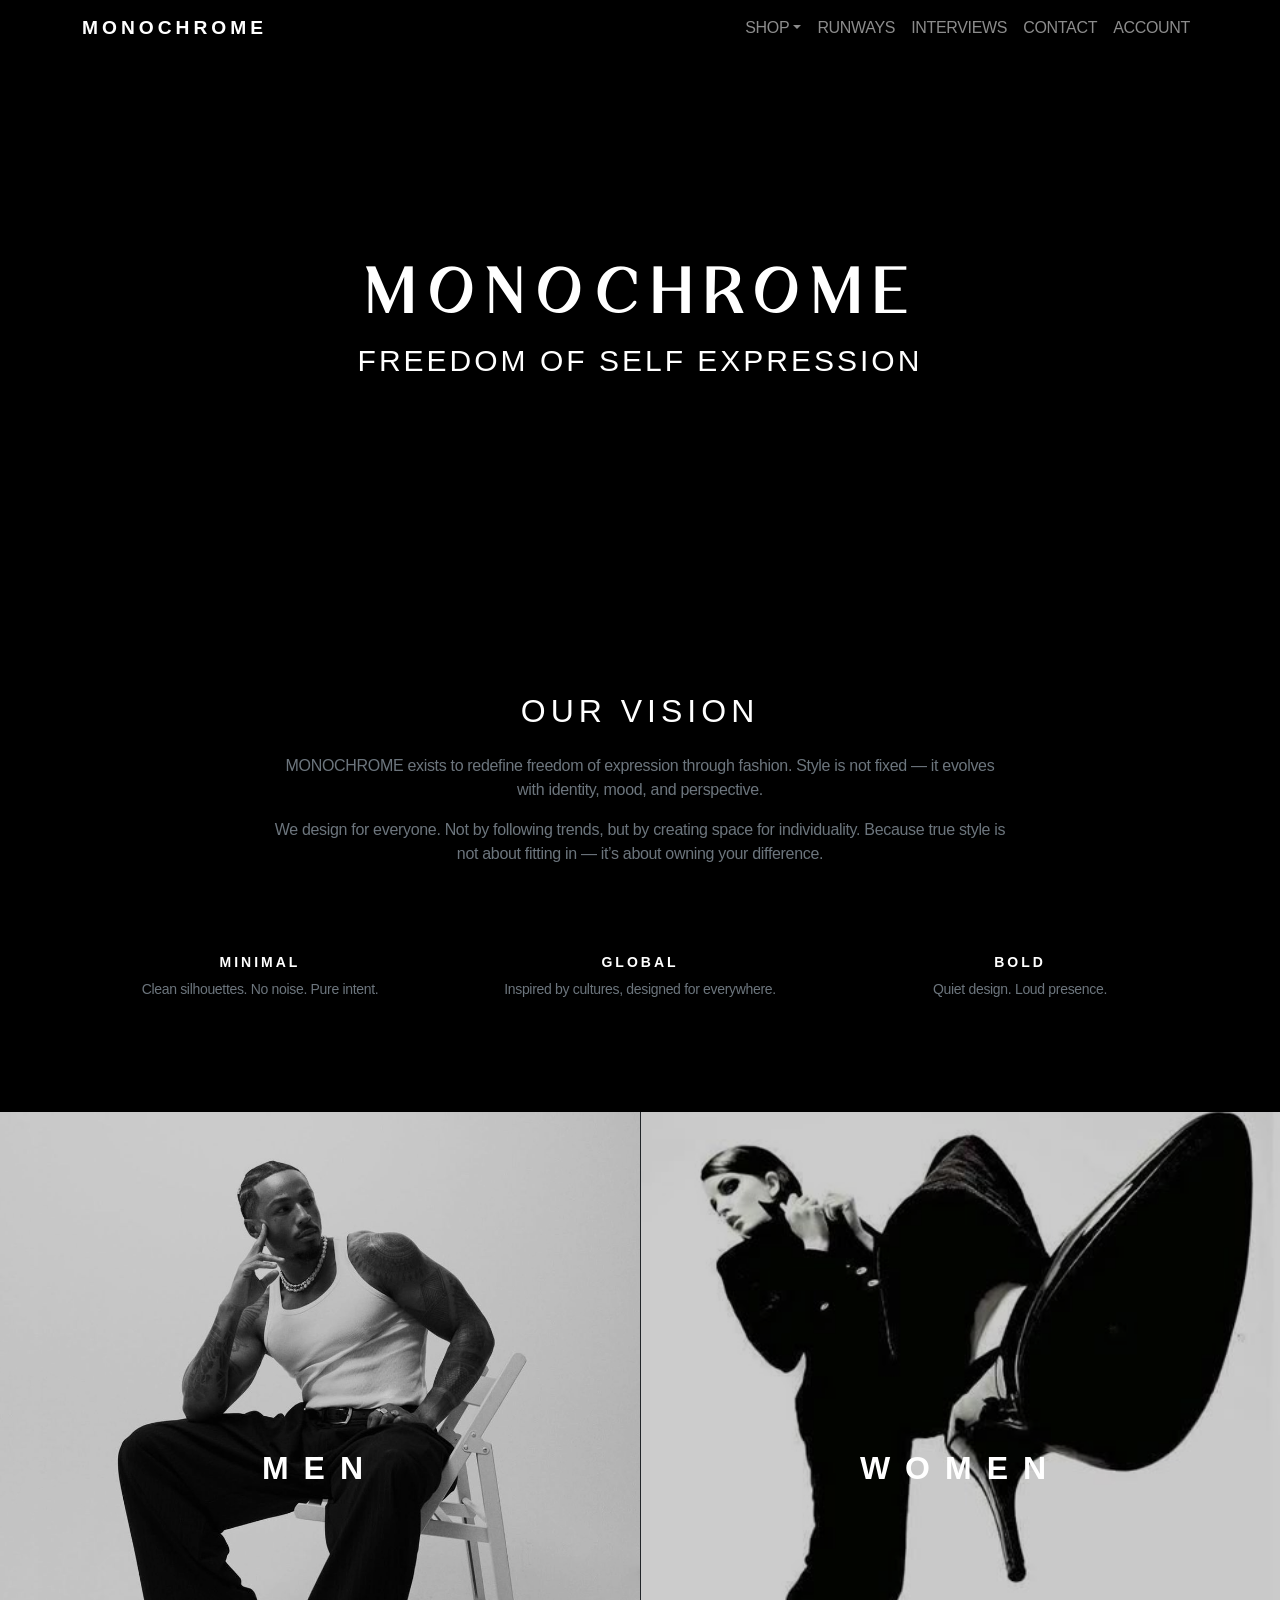
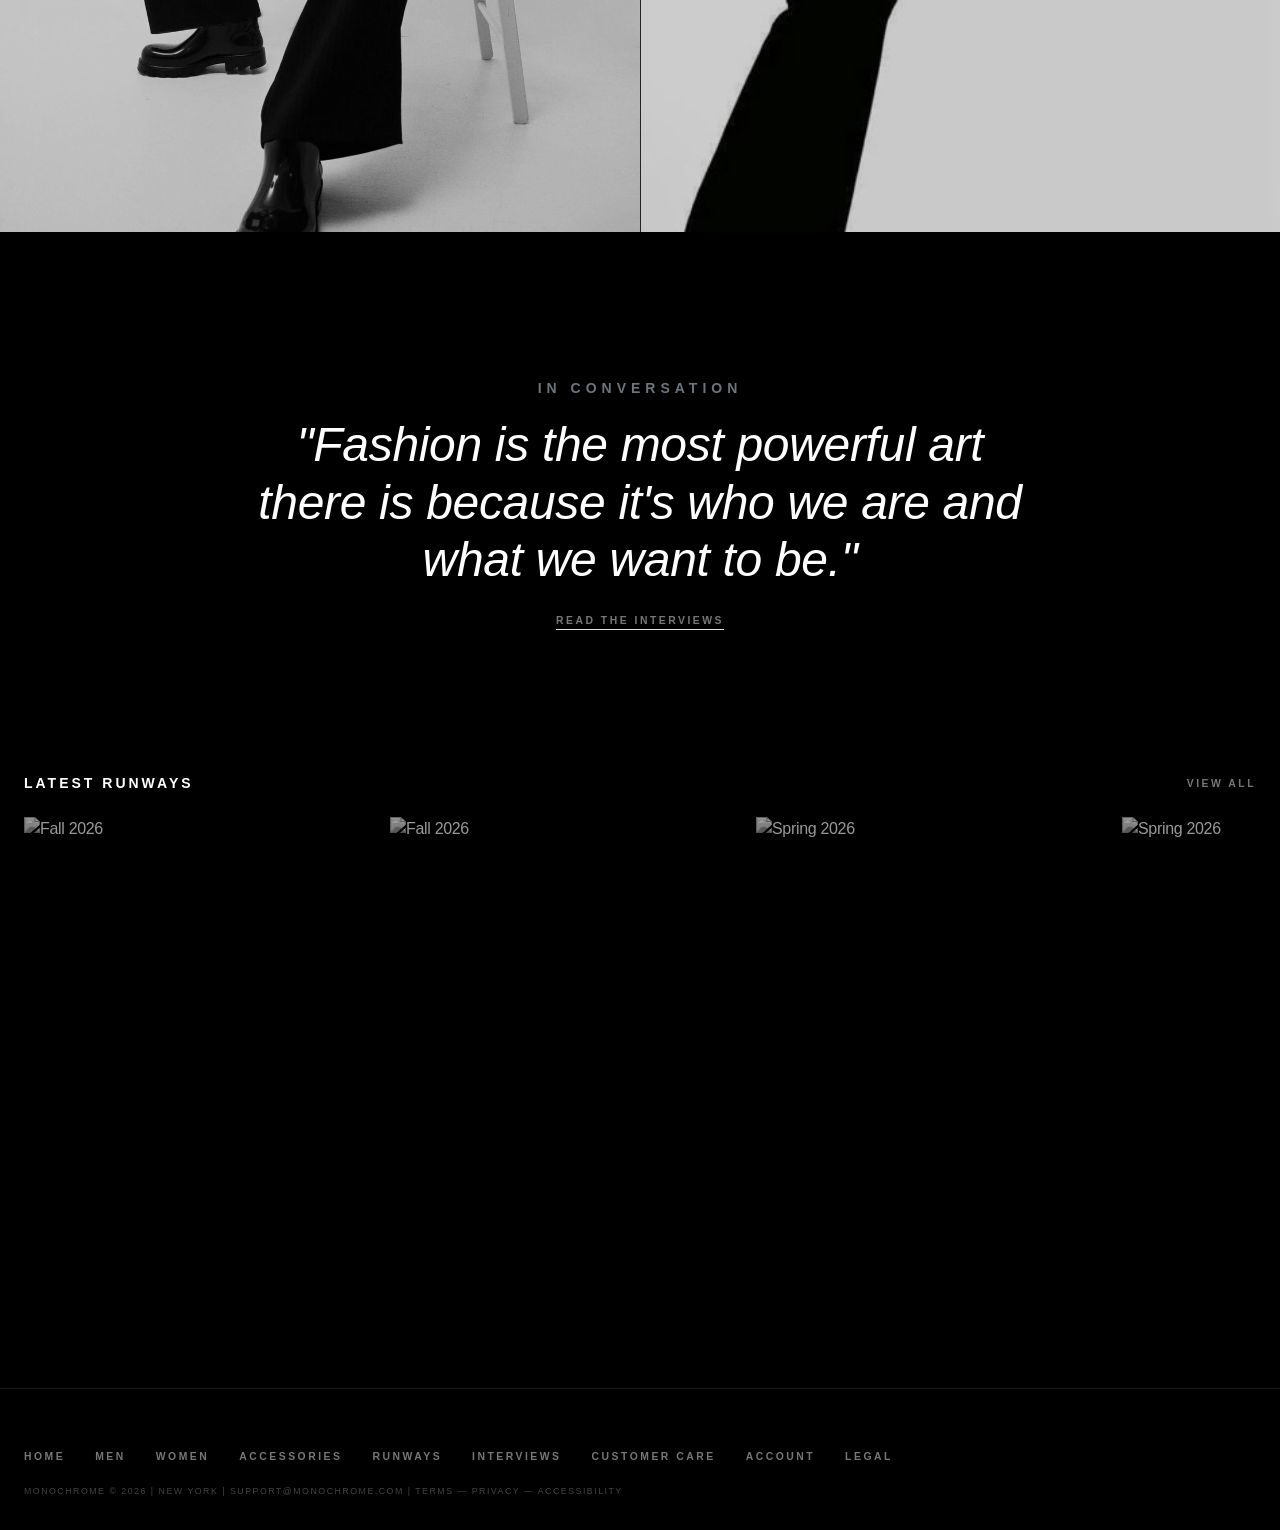
==== index.html @ 956eb6a3 "Update index.html" ====
<!DOCTYPE html>
<html lang="en">
<head>
  <meta charset="UTF-8">
  <meta name="viewport" content="width=device-width, initial-scale=1.0">
  <title>MONOCHROME</title>

  <!-- Bootstrap -->
  <link href="https://cdn.jsdelivr.net/npm/bootstrap@5.3.3/dist/css/bootstrap.min.css" rel="stylesheet">
  <link rel="stylesheet" href="stylesheet.css">
</head>

<body class="bg-black text-white"> 

 <nav class="navbar navbar-expand-lg navbar-dark bg-black fixed-top">
  <div class="container">
    <a class="navbar-brand fw-bold" href="index.html" style="letter-spacing: 4px;">MONOCHROME</a>

    <!-- The Sleek Button -->
    <button class="navbar-toggler" type="button" data-bs-toggle="collapse" data-bs-target="#navbarNav">
        <div class="modern-menu-icon">
            <span class="line-1"></span>
            <span class="line-2"></span>
        </div>
    </button>
    
    <div class="collapse navbar-collapse" id="navbarNav">
      <ul class="navbar-nav ms-auto">
        <li class="nav-item dropdown">
          <a class="nav-link dropdown-toggle" href="#" id="navbarDropdown" role="button" data-bs-toggle="dropdown">SHOP</a>
          <ul class="dropdown-menu dropdown-menu-dark">
            <li><a class="dropdown-item" href="men.html">MEN</a></li>
            <li><a class="dropdown-item" href="women.html">WOMEN</a></li>
            <li><a class="dropdown-item" href="accessories.html">ACCESSORIES</a></li>
          </ul>
        </li>
        <li class="nav-item"><a class="nav-link" href="runways.html">RUNWAYS</a></li>
        <li class="nav-item"><a class="nav-link" href="interviews.html">INTERVIEWS</a></li>
        <li class="nav-item"><a class="nav-link" href="contact.html">CONTACT</a></li>
        <li class="nav-item"><a class="nav-link" href="account.html">ACCOUNT</a></li>
      </ul>
    </div>
  </div>
</nav>

  <!-- Hero Section (Video Intact) -->
  <section class="hero position-relative text-center d-flex align-items-center justify-content-center">
    <video autoplay muted loop playsinline class="hero-video">
      <source src="backgroundvideos/bg-video.mp4" type="video/mp4">
    </video>
    <div class="hero-overlay"></div>
    <div class="hero-content">
      <h1 class="display-3 fw-bold" style="letter-spacing: 10px;">MONOCHROME</h1>
      <p class="lead" style="letter-spacing: 3px;">FREEDOM OF SELF EXPRESSION</p>
    </div>
  </section>

  <!-- Content Sections -->
  <main class="container my-5 py-5">
    <div class="row text-center mb-5 reveal">
      <div class="col-lg-8 mx-auto">
        <h2 class="mb-4" style="letter-spacing: 5px;">OUR VISION</h2>
        <p class="text-secondary">MONOCHROME exists to redefine freedom of expression through fashion. Style is not fixed — it evolves with identity, mood, and perspective.</p>
        <p class="text-secondary">We design for everyone. Not by following trends, but by creating space for individuality. Because true style is not about fitting in — it’s about owning your difference.</p>
      </div>
    </div>

    <!-- Triple Pillar Section -->
    <div class="row text-center mt-5 g-4 reveal">
      <div class="col-md-4">
        <h4 class="fw-bold small" style="letter-spacing: 3px;">MINIMAL</h4>
        <p class="text-secondary small">Clean silhouettes. No noise. Pure intent.</p>
      </div>
      <div class="col-md-4">
        <h4 class="fw-bold small" style="letter-spacing: 3px;">GLOBAL</h4>
        <p class="text-secondary small">Inspired by cultures, designed for everywhere.</p>
      </div>
      <div class="col-md-4">
        <h4 class="fw-bold small" style="letter-spacing: 3px;">BOLD</h4>
        <p class="text-secondary small">Quiet design. Loud presence.</p>
      </div>
    </div>
  </main>
  <!-- 1. CATEGORY SPLIT (Side-by-Side) -->
<section class="container-fluid p-0">
  <div class="row g-0">
    <div class="col-md-6 position-relative overflow-hidden category-card">
      <a href="men.html">
        <img src="images/home3.jpg" class="img-fluid category-img" alt="Men's Collection">
        <div class="category-overlay">
          <h2 class="category-title">MEN</h2>
        </div>
      </a>
    </div>
    <div class="col-md-6 position-relative overflow-hidden category-card border-start border-dark">
      <a href="women.html">
        <img src="images/home4.jpg" class="img-fluid category-img" alt="Women's Collection">
        <div class="category-overlay">
          <h2 class="category-title">WOMEN</h2>
        </div>
      </a>
    </div>
  </div>
</section>

<!-- 2. EDITORIAL QUOTE -->
<section class="editorial-quote py-5 my-5 reveal">
  <div class="container text-center py-5">
    <span class="small text-secondary fw-bold" style="letter-spacing: 5px;">IN CONVERSATION</span>
    <h3 class="display-5 mt-3 fw-light italic-font">"Fashion is the most powerful art there is because it's who we are and what we want to be."</h3>
    <a href="interviews.html" class="f-link mt-4 d-inline-block border-bottom">READ THE INTERVIEWS</a>
  </div>
</section>

<!-- 3. RUNWAY GALLERY (Horizontal Scroll) -->
<section class="runway-preview mb-5 reveal">
  <div class="container-fluid px-4">
    <div class="d-flex justify-content-between align-items-center mb-4">
      <h5 class="small fw-bold mb-0" style="letter-spacing: 3px;">LATEST RUNWAYS</h5>
      <a href="runways.html" class="f-link">VIEW ALL</a>
    </div>
    <div class="runway-scroll-wrapper d-flex gap-3 overflow-auto pb-4">
      <div class="runway-item"><img src="images/runway1.jpg" alt="Fall 2026"></div>
      <div class="runway-item"><img src="images/runway2.jpg" alt="Fall 2026"></div>
      <div class="runway-item"><img src="images/runway3.jpg" alt="Spring 2026"></div>
      <div class="runway-item"><img src="images/runway4.jpg" alt="Spring 2026"></div>
    </div>
  </div>
</section>

  <!-- Rick Owens Style Horizontal Footer -->
  <footer class="monochrome-footer mt-auto">
    <div class="container-fluid px-4">
        <div class="footer-nav-row">
            <a href="index.html" class="f-link">HOME</a>
            <a href="men.html" class="f-link">MEN</a>
            <a href="women.html" class="f-link">WOMEN</a>
            <a href="accessories.html" class="f-link">ACCESSORIES</a>
            <a href="runways.html" class="f-link">RUNWAYS</a>
            <a href="interviews.html" class="f-link">INTERVIEWS</a>
            <a href="contact.html" class="f-link">CUSTOMER CARE</a>
            <a href="account.html" class="f-link">ACCOUNT</a>
            <a href="#" class="f-link">LEGAL</a>
        </div>

        <div class="footer-legal-row">
            <p>MONOCHROME © 2026 | NEW YORK | SUPPORT@MONOCHROME.COM | TERMS — PRIVACY — ACCESSIBILITY</p>
        </div>
    </div>
  </footer>

  <!-- Scripts -->
  <script src="https://cdn.jsdelivr.net/npm/bootstrap@5.3.3/dist/js/bootstrap.bundle.min.js"></script>
  <script>
    const reveals = document.querySelectorAll('.reveal');
    window.addEventListener('scroll', () => {
      reveals.forEach(el => {
        const windowHeight = window.innerHeight;
        const elementTop = el.getBoundingClientRect().top;
        if (elementTop < windowHeight - 100) {
          el.classList.add('active');
        }
      });
    });
  </script>
</body>
</html>
---- stylesheet.css ----
/* =========================
   CUSTOM FONT
========================= */
@font-face {
    font-family: 'Grunge';
    src: url('fonts/GRUNGE.TTF') format('truetype');
}
@font-face {
    font-family: 'Rosehot';
    src: url('fonts/Rosehot.ttf') format('opentype');
}
@font-face {
    font-family: 'Mileast';
    src: url('fonts/Mileast.otf') format('opentype');
}
/* =========================
   GLOBAL STYLE
========================= */
body {
    background-color: #000;
    color: #fff;
    font-family: 'Charme', Arial, sans-serif;
    margin: 0;
    padding: 0;
}

/* =========================
   NAVBAR
========================= */
.navbar {
    position: relative;
    z-index: 1000;
}

.navbar-brand {
    letter-spacing: 3px;
}

.navbar-toggler {
    color: black;
    font-size: 28px;
    border: none;
}
.collapse {
    z-index: 999;
}

.navbar-toggler-icon {
    filter: invert(1);
}
/* =========================
   HERO SECTION (VIDEO)
========================= */
.hero {
    height: 60vh !important;
    position: relative !important;
    overflow: hidden !important;
}

.hero-video {
    position: absolute !important;
    top: 0 !important;
    left: 0 !important;
    width: 100% !important;
    height: 100% !important;
    object-fit: cover !important;
    z-index: 0 !important;
}

.hero-overlay {
    position: absolute !important;
    inset: 0 !important;
    background: rgba(0,0,0,0.5) !important;
    z-index: 1 !important;
}

.hero-content {
    position: absolute !important;
    inset: 0 !important;
    z-index: 2 !important;

    display: flex !important;
    flex-direction: column !important;
    justify-content: center !important;
    align-items: center !important;
    text-align: center !important;

    color: white !important;
}

.bg-video {
  position: fixed;
  opacity: 0.5;
  position: fixed;
  top: 0;
  left: 0;
  width: 100%;
  height: 100%;
  object-fit: cover;
  z-index: -1; /* stays behind everything */
}


.hero-video {
  position: relative;
  width: 100%;
  height: 60vh;
  overflow: hidden;
  margin-bottom: 100px;
}

.hero-video video {
  width: 100%;
  height: 100%;
  object-fit: cover;
  display: block;
}


.grid-video {
    width: 100%;
    height: 100%;
    object-fit: cover;

}

.grid-video:hover {
    filter: blur(8px);
    transform: scale(1.05);
    opacity: 0.8;
}

grid-img {
    width: 100%;
    height: 300px;
    object-fit: cover;
    display: block;
}

@media (max-width: 768px) {
    .grid-img {
        height: 200px;
    }
}

.grid-img {
    width: 100%;
    height: 1000px;
    object-fit: cover;
    transition: 0.4s ease;
}

.grid-img:hover {
    filter: blur(10px);
    transform: scale(1.05);
}
/* Hero text styling */
.hero h1 {
    font-weight: 300;
    letter-spacing: 6px;
    text-shadow: 2px 2px 10px rgba(0,0,0,0.8);
    font-family: 'Rosehot', sans-serif;
   
}


.hero p {
    font-family: 'Mileast', sans-serif;
   font-weight: 300;
    letter-spacing: 6px;
    text-shadow: 2px 2px 10px rgba(0,0,0,0.8);
    font-size: 30px;
}

/* =========================
   CARDS
========================= */
.card {
    border: none;
    transition: 0.3s;
}

.card:hover {
    transform: scale(1.05);
}

/* Card images */
.card-img-top {
    width: 100%;
    height: 300px;
    object-fit: cover;
}

/* =========================
   IMAGE GRID (hover effect)
========================= */
.image-card {
    position: relative;
    display: block;
    overflow: hidden;
}

.image-card img {
    width: 100%;
    height: 300px;
    object-fit: cover;
    transition: 0.4s ease;
}

/* Blur on hover */
.image-card:hover img {
    filter: blur(4px);
    transform: scale(1.05);
}

/* Overlay text */
.overlay-text {
    position: absolute;
    top: 50%;
    left: 50%;
    transform: translate(-50%, -50%);
    color: white;
    font-size: 24px;
    font-weight: bold;
    opacity: 0;
    transition: 0.4s ease;
}

.image-card:hover .overlay-text {
    opacity: 1;
}

.img-box {
    position: relative;
    overflow: hidden;
}

/* image */
.img-box img {
    width: 100%;
    height: 300px;
    object-fit: cover;
}

/* text overlay */
.img-text {
    position: absolute;
    top: 50%;
    left: 50%;
    transform: translate(-50%, -50%);

    color: white;
    font-size: 24px;
    font-weight: bold;
    letter-spacing: 2px;
    text-align: center;
}

.row {
  row-gap: 60px;     /* vertical space */
}

/* BUTTON */
.btn-action {
    background: linear-gradient(135deg, #686165, hsl(282, 10%, 81%));
    border: none;
    padding: 10px 20px;
    border-radius: 30px;
    font-weight: 500;
    color: white;
    letter-spacing: 1px;
    cursor: pointer;
    transition: 0.3s;
    position: relative;
}

/* 2. THE NEW NAVBAR BUTTON (The one you want) */
.navbar-toggler {
    background: transparent !important; /* Removes the gradient */
    border: none !important;           /* Removes the border */
    padding: 0 !important;              /* Removes the extra box padding */
    box-shadow: none !important;        /* Removes the glow on click */
}

/* Container for the lines */
.modern-menu-icon {
    width: 24px;
    height: 12px;
    display: flex;
    flex-direction: column;
    justify-content: space-between;
    align-items: flex-end;
}

/* The actual white lines */
.modern-menu-icon span {
    display: block;
    height: 1px; 
    background-color: #ffffff;
    transition: all 0.3s ease;
}

.line-1 { width: 24px; }
.line-2 { width: 14px; } /* The asymmetrical modern look */

/* Hover effect */
.navbar-toggler:hover .line-2 {
    width: 24px;
}
.hero-content button {
    background: linear-gradient(45deg, #686165, hsl(282, 10%, 81%) );
    border: none;
    padding: 12px 25px;
    border-radius: 25px;
    font-size: 18px;
    color: white;
    cursor: pointer;
    transition: 0.3s;
}

.hero-content button:hover {
    transform: scale(1.1);
}

@media (max-width: 600px) {
  .runway-container {
    grid-template-columns: 1fr;
  }
}

.runway-container {
  display: flex;
  flex-direction: column;
}

/* Each section */
.runway-item {
  position: relative;
  width: 100%;
  height: 100vh;
  overflow: hidden;
}

/* Video */
.runway-video {
  width: 100%;
  height: 100%;
  object-fit: cover;
}

/* Dark overlay for readability */
.runway-item::after {
  content: "";
  position: absolute;
  inset: 0;
  background: rgba(0,0,0,0.4);
}

/* Text ON TOP of video */
.runway-text {
  position: absolute;
  top: 50%;
  left: 50%;
  transform: translate(-50%, -50%);
  
  text-align: center;
  color: white;
  z-index: 2;
}

.runway-text h2 {
  font-size: 3rem;
  letter-spacing: 4px;
  margin: 0;
}

.runway-text p {
  font-size: 1rem;
  color: #ccc;
}
/* =========================
   FOOTER
========================= */
footer {
    border-top: 1px solid #222;
}

/* Cart Page Styling */
@keyframes fadeIn {
    from { opacity: 0; transform: translateY(20px); }
    to { opacity: 1; transform: translateY(0); }
}

.cart-box {
    background-color: #111;
    border-radius: 15px;
    box-shadow: 0 10px 30px rgba(0,0,0,0.5);
    animation: fadeIn 0.6s ease;
    font-family: 'Charme', sans-serif ;

}

/* Cart items */
.list-group-item {
    background-color: transparent !important;
    border: 1px solid #333 !important;
    color: white !important;
    border-radius: 10px;
    margin-bottom: 10px;
    transition: all 0.2s ease;
}

/* Hover effect */
.list-group-item:hover {
    background-color: #1a1a1a !important;
}

/* Remove button */
.list-group-item button {
    border-radius: 8px;
    font-size: 12px;
}

/* Buttons */
.btn-outline-light {
    border-radius: 12px;
    padding: 10px 20px;
    transition: all 0.3s ease;
}

.btn-outline-light:hover {
    background-color: white;
    color: black;
}

/* =========================
   ARCHIVE / INTERVIEWS STYLE
========================= */

.archive {
    max-width: 1200px;
    margin: 100px auto;
    padding: 0 40px;
}

/* Year headings */
.year {
    text-align: center;
    font-size: 20px;
    letter-spacing: 4px;
    margin: 80px 0 60px;
}

/* Grid for 2-column layout */
.grid {
    display: grid;
    grid-template-columns: 1fr 1fr;
    gap: 80px 120px;
}

/* Each entry */
.entry {
    max-width: 500px;
}

/* Text styles */
.source {
    font-size: 12px;
    letter-spacing: 2px;
    margin-bottom: 10px;
}

.title {
    font-size: 12px;
    letter-spacing: 1px;
    line-height: 1.6;
    margin-bottom: 10px;
}

.author {
    font-size: 11px;
    letter-spacing: 2px;
    margin-bottom: 10px;
}

.date {
    font-size: 11px;
    letter-spacing: 2px;
}

/* Make everything uppercase like your screenshot */
.archive p {
    text-transform: uppercase;
}

/* Mobile fix */
@media (max-width: 768px) {
    .grid {
        grid-template-columns: 1fr;
        gap: 50px;
    }
}

.reveal {
  opacity: 0;
  transform: translateY(40px);
  transition: all 0.6s ease;
}

.reveal.active {
  opacity: 1;
  transform: translateY(0);
}

html {
  scroll-behavior: smooth;
}

./* HERO */
.hero-text {
  min-height: 100vh;
  background: #0a0a0a;
  color: white;
}

.hero-title {
  font-size: 5rem;
  letter-spacing: 6px;
  font-weight: 300;
}

.hero-tagline {
  font-size: 1rem;
  letter-spacing: 3px;
  opacity: 0.7;
  margin-top: 20px;
}

/* MANIFESTO */
.manifesto {
  padding: 120px 20px;
  max-width: 700px;
  margin: auto;
}

.manifesto p {
  font-size: 1.2rem;
  margin-bottom: 40px;
  line-height: 1.8;
}

/* VALUES */
.values {
  padding: 100px 20px;
}

.values h4 {
  letter-spacing: 2px;
  margin-bottom: 10px;
}

/* GLOBAL */
.global {
  padding: 80px 20px;
  opacity: 0.6;
  letter-spacing: 3px;
}

/* SCROLL ANIMATION */
.reveal {
  opacity: 0;
  transform: translateY(40px);
  transition: all 0.8s ease;
}

.reveal.active {
  opacity: 1;
  transform: translateY(0);
}

/* =========================
   CHECKOUT PAGE
========================= */

body {
  background: #f8f9fa;
}

.checkout-box {
  background: rgb(0, 0, 0);
  padding: 25px;
  border-radius: 10px;
}

.form-check {
  padding: 10px;
  border: 1px solid #000000;
  border-radius: 6px;
  margin-bottom: 10px;
}

/* --- HIGH VISIBILITY FORM STYLING --- */
:root {
    --bg-color: #000000;
    --card-bg: #0b0b0b;
    --text-main: #ffffff;
    --text-dim: #cccccc; /* Brightened for better readability */
    --accent: #ffffff;
    --border: #555555;   /* Lightened from #222 for visibility */
    --input-focus-bg: #1a1a1a;
}

/* Base Styles */
body {
    background-color: var(--bg-color);
    color: var(--text-main);
    font-family: 'Inter', sans-serif;
}

/* --- NAVIGATION COMPACT --- */
.navbar { padding: 0.5rem 0; }
.navbar-brand { font-size: 1.2rem; letter-spacing: 2px; }

/* --- THE GRID --- */
.checkout-grid {
    display: grid;
    grid-template-columns: 1fr 350px; /* Narrower sidebar */
    gap: 30px;
    margin-top: 20px;
    align-items: start;
}

/* --- SECTION HEADINGS --- */
.section-title {
    font-size: 3 rem;
    font-weight: 800;
    text-transform: uppercase;
    letter-spacing: 2px;
    color: var(--text-dim);
    margin-bottom: 15px;
    border-bottom: 1px solid var(--border);
    padding-bottom: 5px;
}

/* --- TEXT BOXES (INPUTS) --- */
.form-control {
    background-color: var(--card-bg);
    border: 2px solid var(--border); /* Thicker border to define the box */
    color: #ffffff !important;      /* Pure white text for what you type */
    border-radius: 0;
    padding: 12px 15px;
    font-size: 1rem;
    transition: all 0.2s ease-in-out;
}

/* Placeholder Text (The hint inside the box) */
.form-control::placeholder {
    color: #aaaaaa !important;      /* Lighter gray so you can see the label */
    opacity: 1; 
}

/* When you click into the box */
.form-control:focus {
    background-color: var(--input-focus-bg);
    border-color: var(--accent);    /* White border on focus */
    box-shadow: 0 0 8px rgba(255, 255, 255, 0.2); /* Subtle glow */
    outline: none;
    color: #ffffff;
}

/* --- LABELS & TITLES --- */
.section-title {
    font-size: 0.85rem;
    font-weight: 800;
    text-transform: uppercase;
    letter-spacing: 2px;
    color: #ffffff; /* Maximum contrast */
    margin-bottom: 20px;
    border-bottom: 2px solid #333;
    padding-bottom: 8px;
}

/* Payment Method Visibility */
.payment-selection .form-check {
    border: 2px solid var(--border);
    background: var(--card-bg);
    padding: 15px 15px 15px 40px;
    margin-bottom: 10px;
    transition: 0.3s;
}

.payment-selection .form-check:hover {
    border-color: #888;
}

/* --- SUMMARY BOX --- */
.summary-box {
    background-color: #111;
    border: 2px solid #333;
    padding: 25px;
}
/* --- PAYMENT METHODS BOX --- */
.payment-selection {
    display: flex;
    gap: 10px;
    margin-bottom: 15px;
}

.payment-selection .form-check {
    flex: 1;
    border: 1px solid var(--border);
    padding: 10px 10px 10px 30px;
    font-size: 0.75rem;
    cursor: pointer;
}

/* --- ACTION BUTTON --- */
.btn-checkout {
    background-color: var(--accent);
    color: #000;
    border: none;
    width: 100%;
    padding: 12px;
    font-weight: 800;
    text-transform: uppercase;
    font-size: 0.8rem;
    margin-top: 15px;
}

/* Responsive fix */
@media (max-width: 992px) {
    .checkout-grid { grid-template-columns: 1fr; }
}

/* --- BACK BUTTON STYLES --- */

/* Main Back to Shop Link */
.btn-back {
    color: #ffffff;
    text-decoration: none;
    font-size: 0.8rem;
    font-weight: 700;
    letter-spacing: 2px;
    transition: 0.3s;
    display: inline-block;
    border-bottom: 1px solid transparent;
}

.btn-back:hover {
    color: #888888;
    border-bottom: 1px solid #888888;
}

/* Secondary Return to Cart Button */
.btn-back-secondary {
    color: #aaaaaa;
    text-decoration: none;
    font-size: 0.75rem;
    font-weight: 600;
    letter-spacing: 1px;
    text-transform: uppercase;
    transition: 0.3s;
}

.btn-back-secondary:hover {
    color: #ffffff;
}

/* --- ACCOUNT PAGE THEME --- */
body {
    background-color: #000;
    color: #fff;
    font-family: 'Inter', sans-serif;
    letter-spacing: -0.02em;
}

.logo {
    font-weight: 900;
    letter-spacing: 5px;
    font-size: 1.5rem;
    margin: 0;
}

.nav-back {
    color: #fff;
    text-decoration: none;
    font-size: 0.75rem;
    font-weight: 700;
    letter-spacing: 2px;
    border-bottom: 1px solid #333;
}

.nav-back:hover {
    color: #888;
}

/* --- CARDS --- */
.account-card {
    background-color: #0b0b0b;
    border: 2px solid #333; /* High visibility border */
    padding: 30px;
    height: 100%;
}

.section-label {
    font-size: 0.8rem;
    font-weight: 800;
    text-transform: uppercase;
    letter-spacing: 3px;
    color: #888;
    margin-bottom: 30px;
    display: block;
}

/* --- PROFILE DETAILS --- */
.profile-detail {
    margin-bottom: 25px;
}

.profile-detail .label {
    display: block;
    font-size: 0.7rem;
    color: #555;
    text-transform: uppercase;
    font-weight: 700;
    margin-bottom: 5px;
}

.profile-detail p {
    font-size: 1.1rem;
    margin: 0;
    color: #fff; /* High visibility */
}

/* --- ORDER HISTORY --- */
.history-item {
    background: #111;
    border: 1px solid #222;
    padding: 20px;
    margin-bottom: 15px;
}

.view-link {
    color: #fff;
    font-size: 0.7rem;
    font-weight: 800;
    text-decoration: none;
    letter-spacing: 1px;
}

.view-link:hover {
    text-decoration: underline;
}

/* --- BUTTONS --- */
.btn-edit {
    background: transparent;
    color: #fff;
    border: 2px solid #555;
    width: 100%;
    padding: 12px;
    font-weight: 800;
    font-size: 0.8rem;
    margin-top: 20px;
    transition: 0.3s;
}

.btn-edit:hover {
    border-color: #fff;
    background: #fff;
    color: #000;
}

/* --- MODAL STYLES --- */
.modal-overlay {
    position: fixed;
    top: 0;
    left: 0;
    width: 100%;
    height: 100%;
    background: rgba(0, 0, 0, 0.9); /* Dim the background */
    display: flex;
    justify-content: center;
    align-items: center;
    z-index: 1000;
}

.edit-box {
    background: #0b0b0b;
    border: 2px solid #333;
    padding: 40px;
    width: 100%;
    max-width: 500px;
}

/* Adjust the button in the profile card to trigger the modal */
.btn-edit {
    cursor: pointer;
}

/* --- ACCOUNT PAGE BUTTONS (RECEIPT STYLE) --- */

/* The Primary "Save" or "Confirm" Button */
.btn-receipt-primary {
    background-color: #ffffff; /* Solid White */
    color: #000000;            /* Black Text */
    border: 1px solid #ffffff;
    width: 100%;
    padding: 14px;
    font-weight: 800;
    text-transform: uppercase;
    letter-spacing: 2px;
    font-size: 0.8rem;
    cursor: pointer;
    transition: all 0.2s ease;
    border-radius: 0;          /* Sharp edges for a professional look */
}

.btn-receipt-primary:hover {
    background-color: #000000;
    color: #ffffff;
}

/* The Secondary "Edit" or "Cancel" Button */
.btn-receipt-secondary {
    background-color: transparent;
    color: #ffffff;
    border: 1px solid #555555; /* Higher visibility grey border */
    width: 100%;
    padding: 12px;
    font-weight: 700;
    text-transform: uppercase;
    letter-spacing: 1px;
    font-size: 0.75rem;
    cursor: pointer;
    transition: all 0.2s ease;
    border-radius: 0;
}

.btn-receipt-secondary:hover {
    border-color: #ffffff;
    background-color: #111111;
}

/* The Warning "Logout" Button */
.btn-receipt-danger {
    background: transparent;
    color: #ff4444;
    border: 1px solid #ff4444;
    width: 100%;
    padding: 12px;
    font-weight: 700;
    text-transform: uppercase;
    letter-spacing: 1px;
    font-size: 0.75rem;
    cursor: pointer;
    transition: 0.3s;
    margin-top: 15px;
}

.btn-receipt-danger:hover {
    background: #ff4444;
    color: #ffffff;
}

/* Custom Dropdown Styling */
.dropdown-menu {
    border-radius: 0; /* Sharp edges */
    border: 1px solid #333; /* High visibility border */
    background-color: #000;
}

.dropdown-item {
    font-size: 0.75rem;
    font-weight: 700;
    letter-spacing: 1px;
    padding: 10px 20px;
    color: #888;
}

.dropdown-item:hover {
    background-color: #111;
    color: #fff;
}

/* Optional: Make it open on hover for desktop */
@media (min-width: 992px) {
    .nav-item.dropdown:hover .dropdown-menu {
        display: block;
    }
}

/* Ensure cart and menu button look good together on mobile */
@media (max-width: 991px) {
    .navbar-brand {
        font-size: 1.2rem;
        letter-spacing: 2px;
    }

    /* Make the cart link stand out slightly on mobile */
    .nav-link[href="cart.html"] {
        font-size: 0.8rem;
        font-weight: 800;
        letter-spacing: 1px;
    }

    /* Style for the hamburger icon */
    .navbar-toggler {
        padding-right: 0;
        color: #fff;
    }
}

/* Optional: Small white dot for cart items */
.cart-dot {
    height: 6px;
    width: 6px;
    background-color: #fff;
    border-radius: 50%;
    display: inline-block;
    position: absolute;
    top: 5px;
    right: 5px;
}

/* 1. Sleek Navigation Links */
.nav-link-modern {
    color: #ffffff;
    text-decoration: none;
    font-size: 0.7rem;
    font-weight: 700;
    letter-spacing: 2.5px; /* Adds that high-end look */
    text-transform: uppercase;
    transition: opacity 0.3s ease;
    position: relative;
}

.nav-link-modern:hover {
    opacity: 0.6; /* Soft fade instead of color change */
}

/* 2. Modern Cart Badge (Small Dot) */
.cart-count-badge {
    font-size: 0.6rem;
    vertical-align: top;
    margin-left: 2px;
    font-weight: 400;
}

/* 3. The Modern Hamburger (Custom Lines) */
.navbar-toggler-modern {
    background: none;
    border: none;
    padding: 0;
    cursor: pointer;
    display: flex;
    flex-direction: column;
    justify-content: center;
    width: 25px;
    height: 20px;
}

/* Custom Menu Lines */
.menu-icon .line {
    display: block;
    width: 25px;
    height: 1px; /* Very thin line for elegance */
    background-color: #fff;
    margin-bottom: 6px;
    transition: transform 0.3s ease, width 0.3s ease;
}

.menu-icon .line:last-child {
    margin-bottom: 0;
    width: 18px; /* Make the bottom line shorter for a modern asymmetrical look */
}

/* Hover effect for the menu lines */
.navbar-toggler-modern:hover .line:last-child {
    width: 25px;
}


/* The main wrapper for your Cart/Checkout content */
.cart-container, .checkout-container {
    width: 95%;          /* Uses most of the screen on mobile */
    max-width: 1200px;    /* Prevents it from getting too wide on desktop */
    margin: 0 auto;       /* Centers the content */
    padding: 15px;
}

/* Fix for Tables (Cart items) */
@media (max-width: 768px) {
    table {
        display: block;
        overflow-x: auto; /* Adds a scrollbar ONLY to the table if it's too wide */
        white-space: nowrap;
    }
}

/* If you are using Bootstrap's row/col, this happens automatically. 
   If you are using custom CSS: */
.cart-layout {
    display: flex;
    flex-direction: column; /* Stack vertically by default */
    gap: 20px;
}

@media (min-width: 992px) {
    .cart-layout {
        flex-direction: row; /* Side-by-side only on laptops/desktops */
    }
}

    input[type="text"], 
input[type="email"], 
.form-control {
    width: 100% !important; /* Forces inputs to stay inside their parent div */
    font-size: 16px;        /* Prevents iOS from zooming in automatically on click */
}

/* Ensure the checkout button isn't too small or too wide */
.btn-receipt-primary {
    width: 100%;
    margin-top: 10px;
}

* {
    box-sizing: border-box;
}

body {
    overflow-x: hidden; /* Prevents the page from shaking or scrolling sideways */
    width: 100%;
}

/* --- CONTACT PAGE SPECIFIC --- */

.label {
    font-size: 0.7rem;
    letter-spacing: 2px;
    color: #555; /* Muted label text */
    display: block;
    margin-bottom: 5px;
}

.contact-detail p {
    font-size: 1rem;
    letter-spacing: 1px;
    font-weight: 500;
}

/* Custom Minimalist Input Fields */
.form-control-custom {
    width: 100%;
    background: transparent;
    border: none;
    border-bottom: 1px solid #333; /* Very thin dark line */
    padding: 15px 0;
    color: white;
    font-size: 0.8rem;
    letter-spacing: 1px;
    border-radius: 0;
    transition: border-color 0.4s ease;
}

.form-control-custom:focus {
    outline: none;
    border-bottom: 1px solid #ffffff; /* Line turns white when typing */
}

/* Make placeholders look consistent */
.form-control-custom::placeholder {
    color: #444;
}

/* Add some space for mobile */
@media (max-width: 991px) {
    .display-5 {
        font-size: 2.5rem;
        margin-top: 20px;
    }
}

/* --- ULTRA MINIMALIST FOOTER --- */

/* --- MONOCHROME CUSTOM FOOTER --- */

.monochrome-footer {
    background-color: #000; /* Matching your black-and-white theme */
    padding: 60px 0 30px 0;
    width: 100%;
    border-top: 1px solid #1a1a1a;
    margin-top: auto; /* Keeps it at the bottom of the page */
}

/* Horizontal Link Row */
.footer-nav-row {
    display: flex;
    flex-wrap: wrap;
    gap: 30px; 
    margin-bottom: 20px;
    justify-content: flex-start;
}

.f-link {
    text-decoration: none;
    color: #777; /* Muted gray for that high-end look */
    font-size: 0.65rem; 
    font-weight: 700;
    letter-spacing: 2.5px; /* High spacing like Rick Owens */
    text-transform: uppercase;
    transition: 0.3s ease;
}

.f-link:hover {
    color: #fff; /* Highlights white on hover */
}

/* Legal text Row */
.footer-legal-row p {
    color: #444; 
    font-size: 0.55rem;
    letter-spacing: 1.5px;
    text-transform: uppercase;
    margin: 0;
    line-height: 1.8;
}

/* Mobile Responsiveness */
@media (max-width: 768px) {
    .footer-nav-row {
        gap: 15px;
    }
    .f-link {
        font-size: 0.6rem;
        letter-spacing: 1.5px;
    }
}

/* --- FOOTER FIXES --- */
.monochrome-footer {
    background-color: #000;
    padding: 60px 0 30px 0;
    width: 100%;
    border-top: 1px solid #1a1a1a;
}

.footer-nav-row {
    display: flex;
    flex-wrap: wrap;
    gap: 30px;
    margin-bottom: 20px;
}

.f-link {
    text-decoration: none;
    color: #777;
    font-size: 0.65rem;
    font-weight: 700;
    letter-spacing: 2.5px;
    text-transform: uppercase;
}

.footer-legal-row p {
    color: #444;
    font-size: 0.55rem;
    letter-spacing: 1.5px;
    text-transform: uppercase;
    line-height: 1.8;
}

/* Ensure the hero video stays behind everything */
.hero-video {
    position: absolute;
    top: 0;
    left: 0;
    width: 100%;
    height: 100%;
    object-fit: cover;
    z-index: -1;
}

/* --- CATEGORY SPLIT --- */
.category-card {
    height: 80vh; /* Large impact height */
}

.category-img {
    width: 100%;
    height: 100%;
    object-fit: cover;
    transition: transform 1.5s ease;
}

.category-overlay {
    position: absolute;
    top: 0;
    left: 0;
    width: 100%;
    height: 100%;
    background: rgba(0,0,0,0.2); /* Faint tint */
    display: flex;
    align-items: center;
    justify-content: center;
    transition: background 0.5s ease;
}

.category-title {
    color: #fff;
    font-weight: 700;
    letter-spacing: 15px; /* Wide editorial spacing */
    transition: letter-spacing 0.5s ease;
}

.category-card:hover .category-img {
    transform: scale(1.05);
}

.category-card:hover .category-title {
    letter-spacing: 20px;
}

/* --- EDITORIAL QUOTE --- */
.italic-font {
    font-style: italic;
    max-width: 800px;
    margin: 0 auto;
}

/* --- RUNWAY GALLERY --- */
.runway-scroll-wrapper::-webkit-scrollbar {
    height: 2px;
}

.runway-scroll-wrapper::-webkit-scrollbar-thumb {
    background: #444;
}

.runway-item {
    flex: 0 0 350px; /* Width of each runway photo */
    height: 500px;
}

.runway-item img {
    width: 100%;
    height: 100%;
    object-fit: cover;
    filter: grayscale(100%); /* Keeps it Monochrome */
    transition: filter 0.5s ease;
}

.runway-item img:hover {
    filter: grayscale(0%);
}
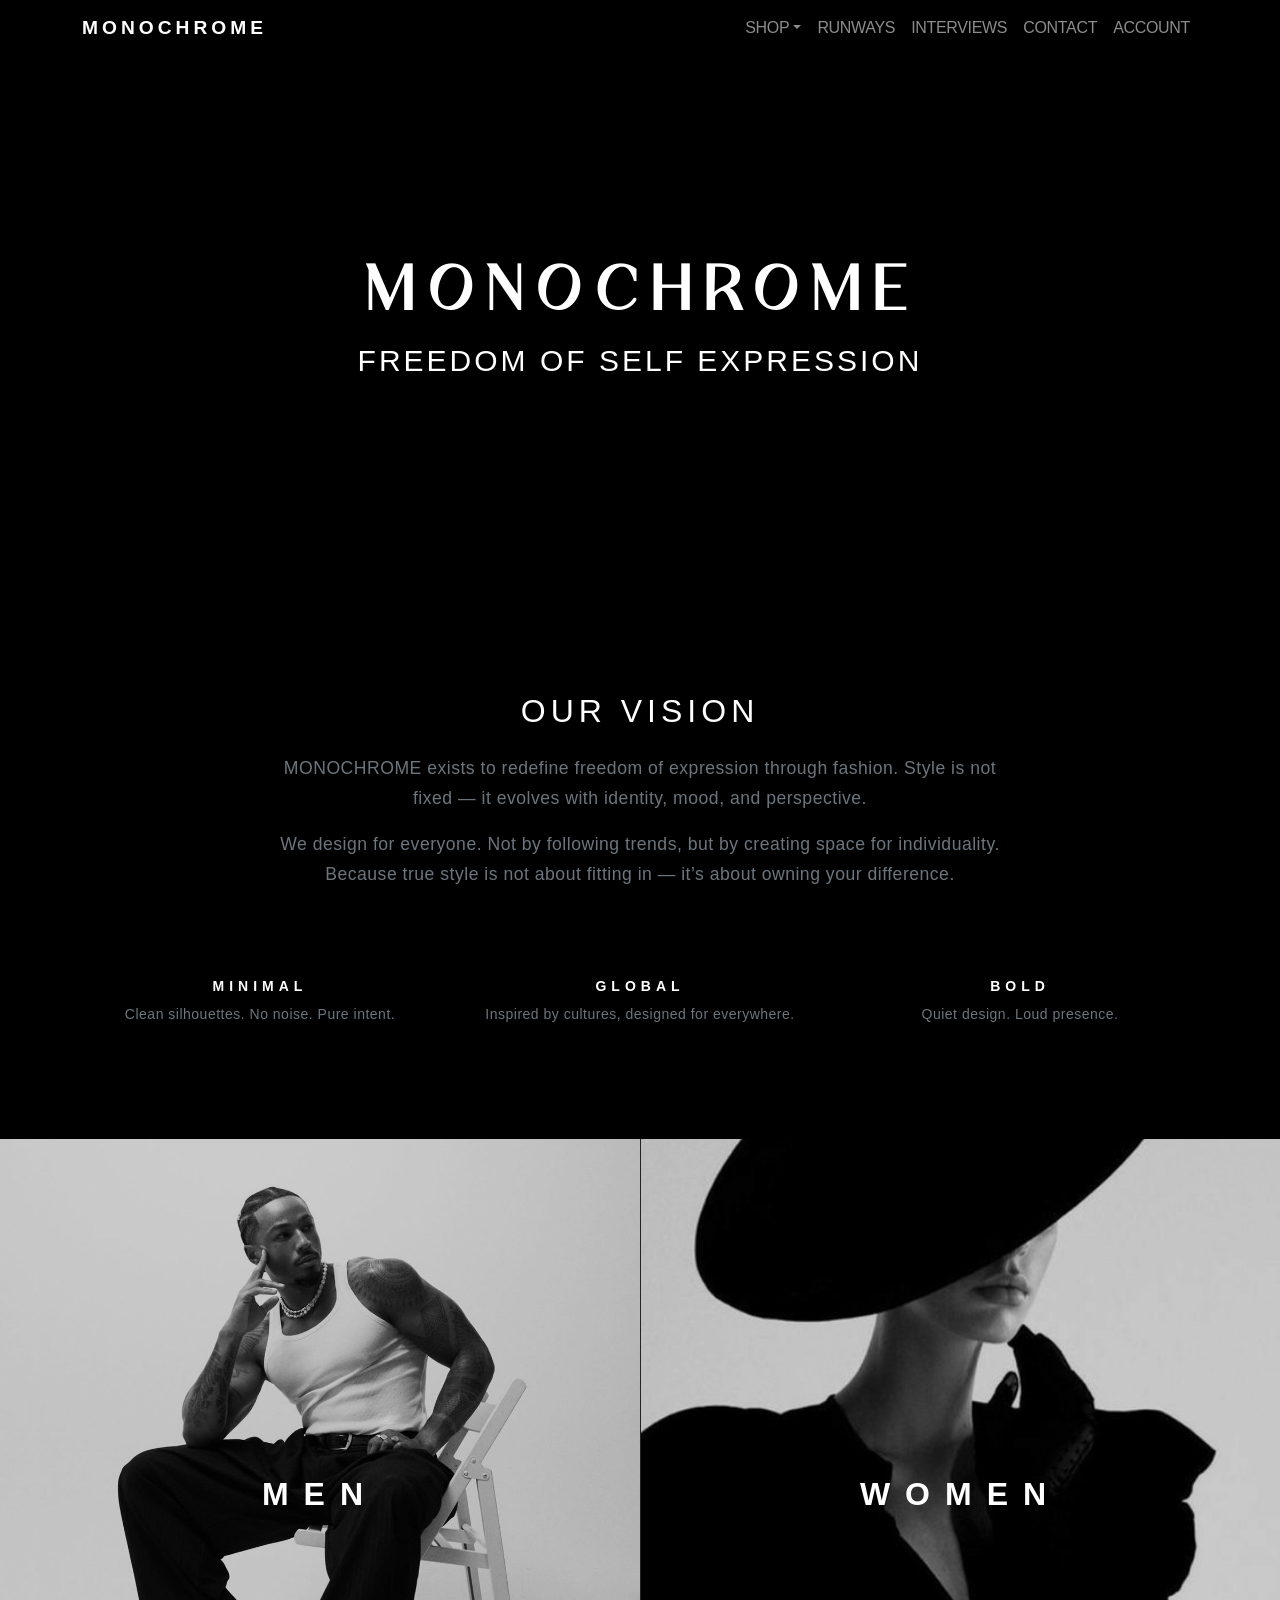
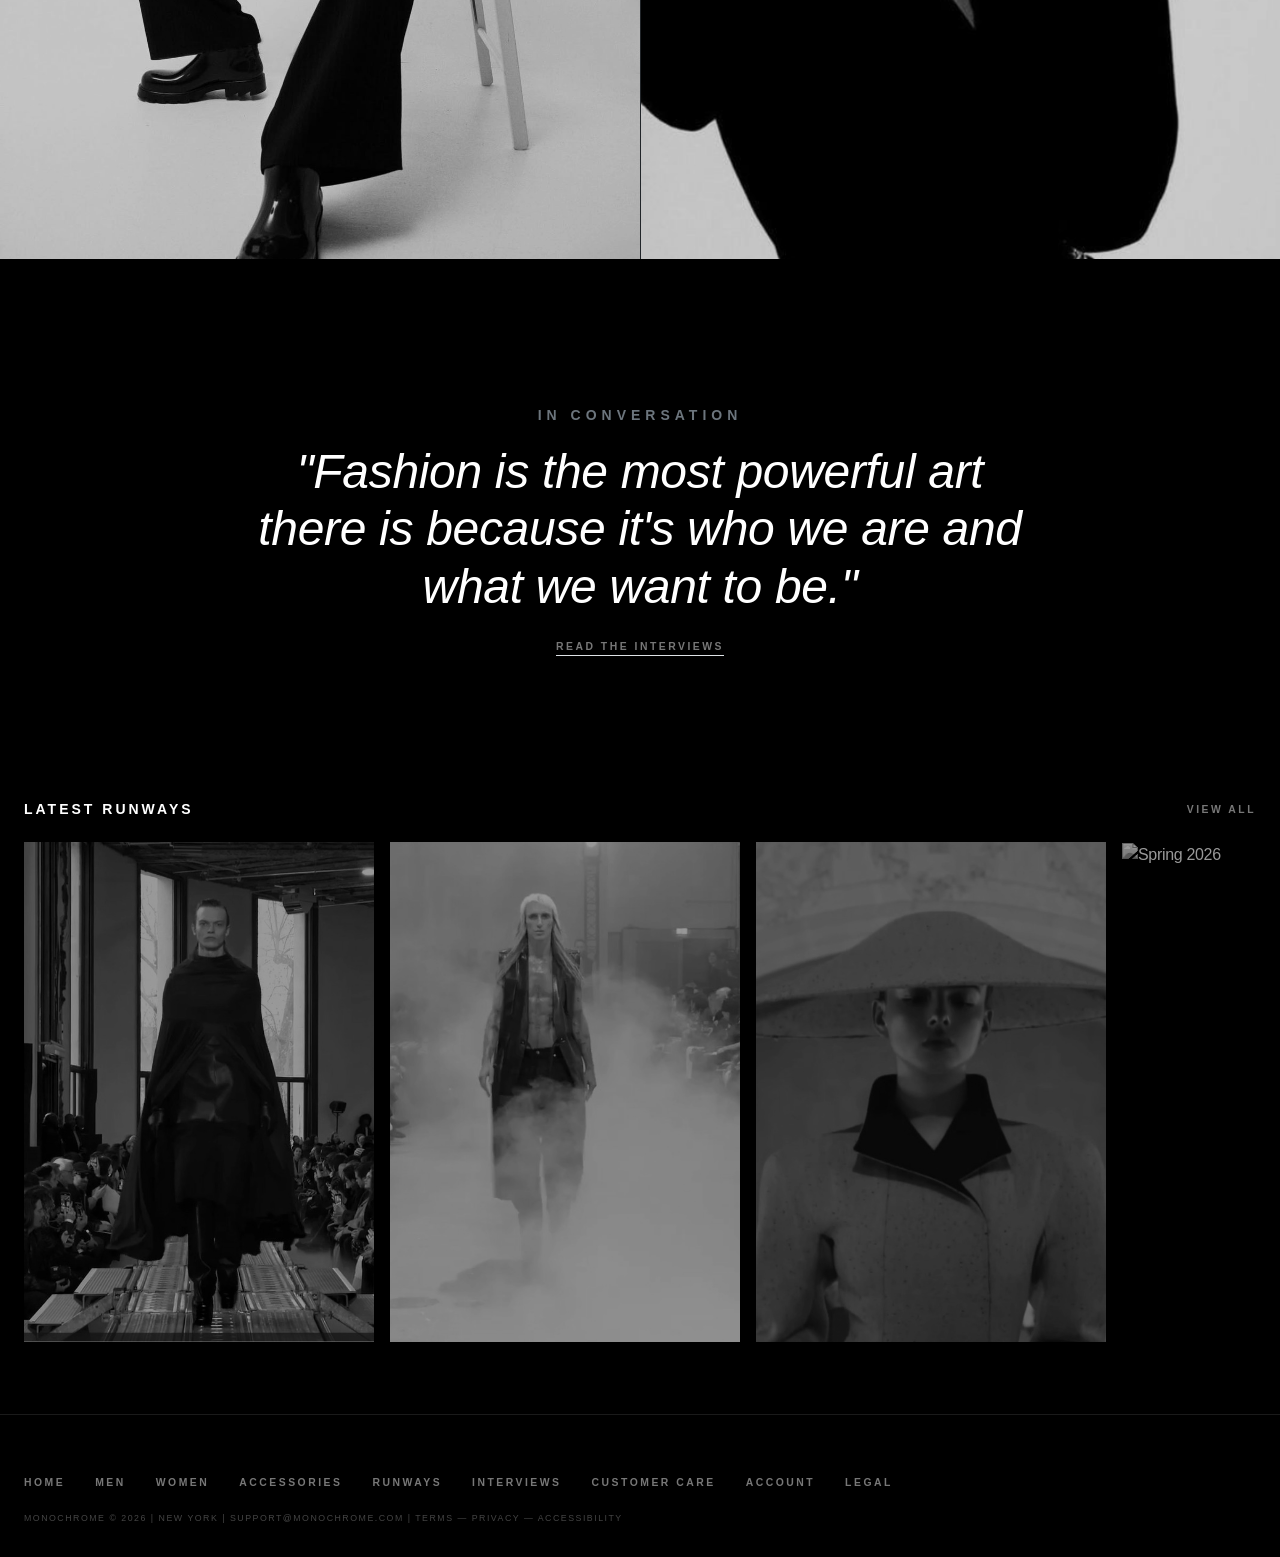
==== commit b6d83744: "update5" ====
--- a/index.html
+++ b/index.html
@@ -68,15 +68,15 @@
     <!-- Triple Pillar Section -->
     <div class="row text-center mt-5 g-4 reveal">
       <div class="col-md-4">
-        <h4 class="fw-bold small" style="letter-spacing: 3px;">MINIMAL</h4>
+        <h4 class="fw-bold small" style="letter-spacing: 5px;">MINIMAL</h4>
         <p class="text-secondary small">Clean silhouettes. No noise. Pure intent.</p>
       </div>
       <div class="col-md-4">
-        <h4 class="fw-bold small" style="letter-spacing: 3px;">GLOBAL</h4>
+        <h4 class="fw-bold small" style="letter-spacing: 5px;">GLOBAL</h4>
         <p class="text-secondary small">Inspired by cultures, designed for everywhere.</p>
       </div>
       <div class="col-md-4">
-        <h4 class="fw-bold small" style="letter-spacing: 3px;">BOLD</h4>
+        <h4 class="fw-bold small" style="letter-spacing: 5px;">BOLD</h4>
         <p class="text-secondary small">Quiet design. Loud presence.</p>
       </div>
     </div>
@@ -94,7 +94,7 @@
     </div>
     <div class="col-md-6 position-relative overflow-hidden category-card border-start border-dark">
       <a href="women.html">
-        <img src="images/home4.jpg" class="img-fluid category-img" alt="Women's Collection">
+        <img src="images/home5.jpg" class="img-fluid category-img" alt="Women's Collection">
         <div class="category-overlay">
           <h2 class="category-title">WOMEN</h2>
         </div>
@@ -164,4 +164,4 @@
     });
   </script>
 </body>
-</html>
+</html>
--- a/stylesheet.css
+++ b/stylesheet.css
@@ -1352,4 +1352,10 @@
 
 .runway-item img:hover {
     filter: grayscale(0%);
+}
+
+p {
+    font-size: 1.1rem; /* Adjust this number (e.g., 1.05rem to 1.2rem) */
+    line-height: 1.7;  /* Increases vertical space between lines for better readability */
+    letter-spacing: 0.5px; /* Keeps the high-fashion editorial feel */
 }
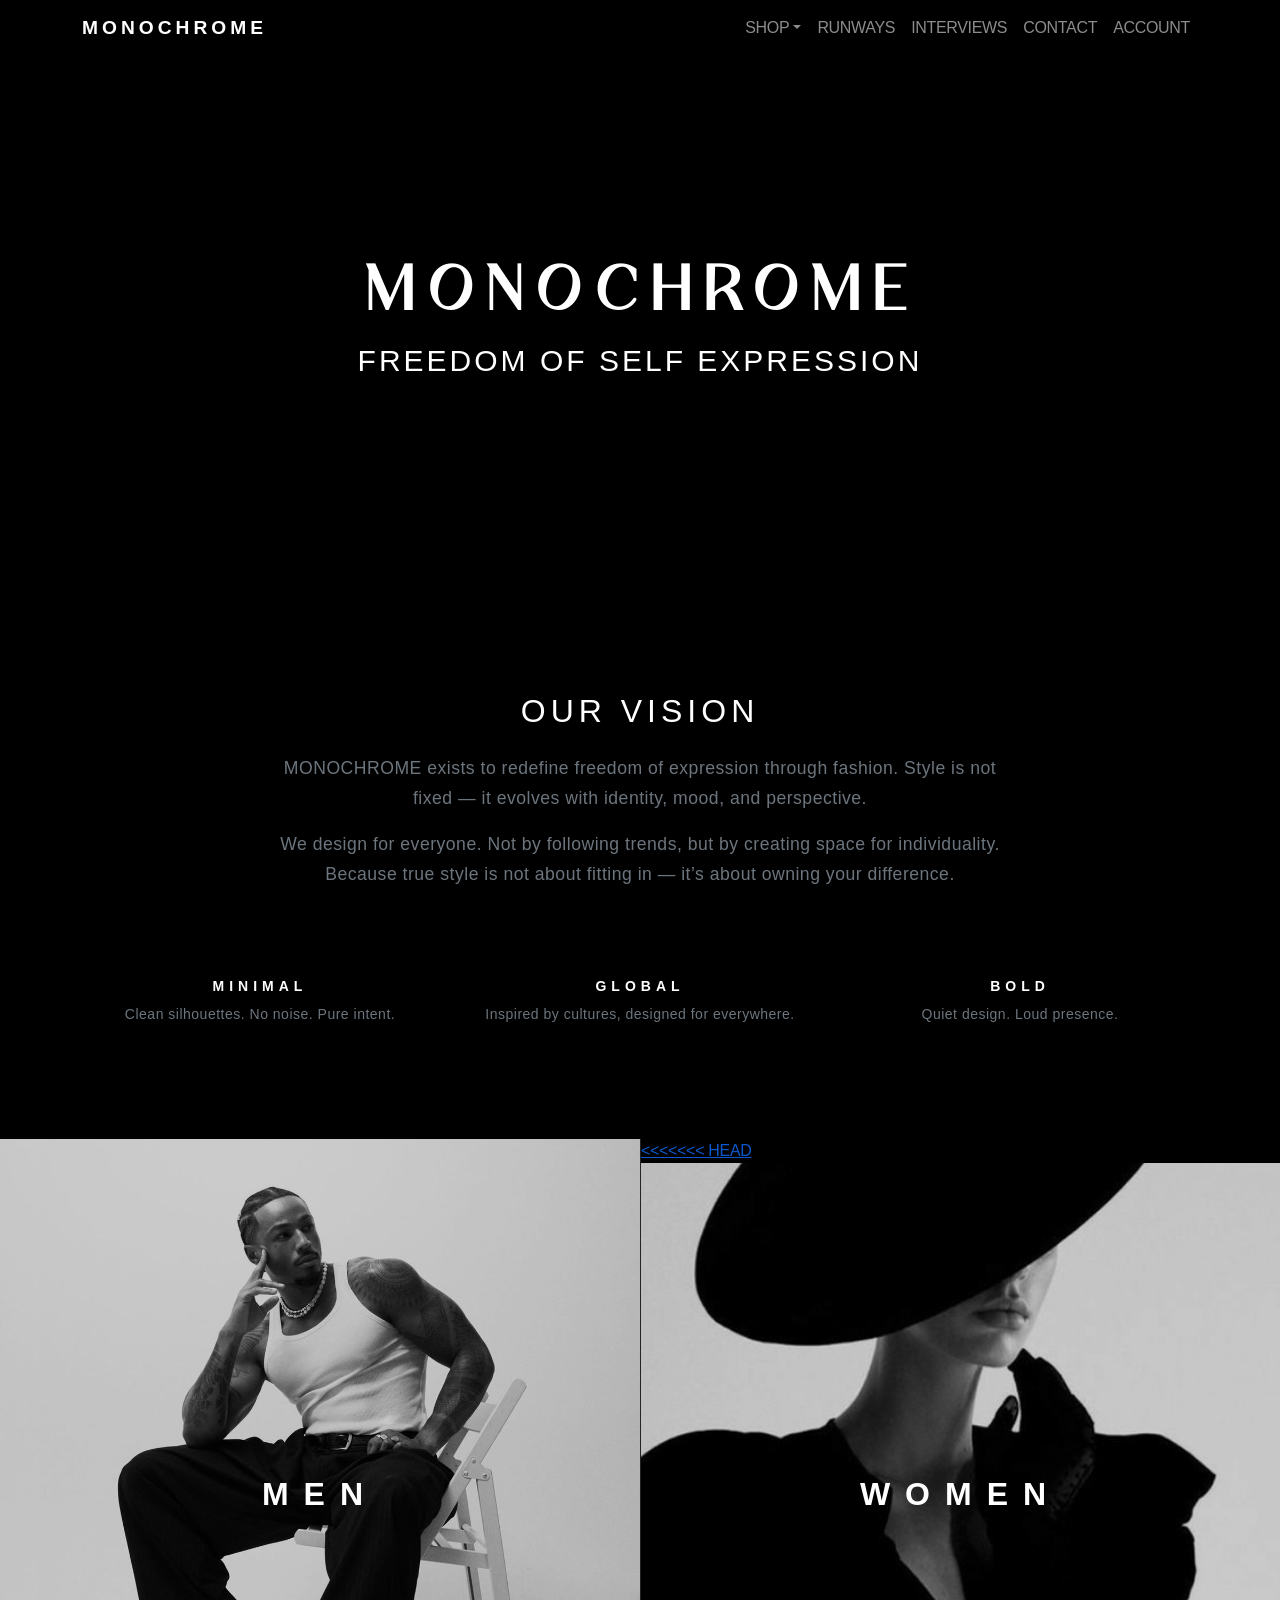
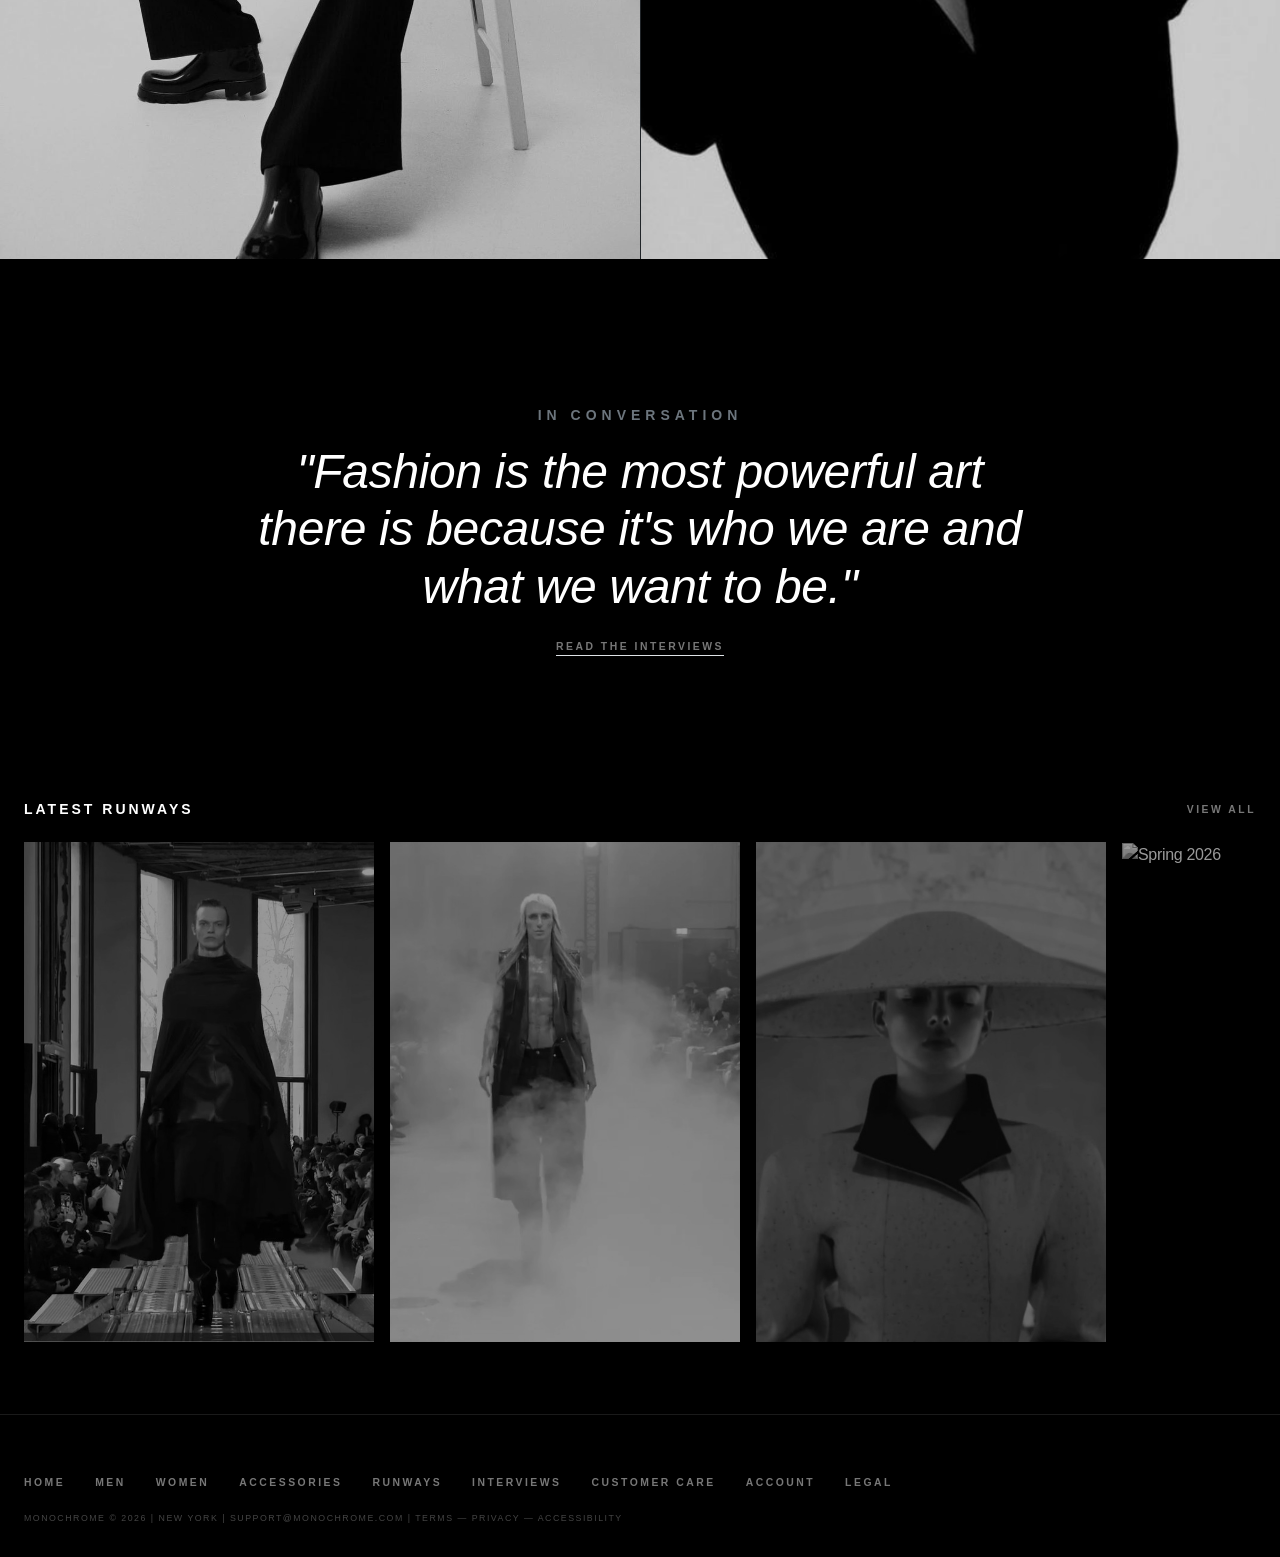
==== commit 236c842b: "Merge branch 'main' of https://github.com/ABC25-027/part2" ====
--- a/index.html
+++ b/index.html
@@ -94,7 +94,11 @@
     </div>
     <div class="col-md-6 position-relative overflow-hidden category-card border-start border-dark">
       <a href="women.html">
+<<<<<<< HEAD
         <img src="images/home5.jpg" class="img-fluid category-img" alt="Women's Collection">
+=======
+        <img src="images/home4.jpg" class="img-fluid category-img" alt="Women's Collection">
+>>>>>>> 956eb6a3d60cc3264d8c424d3f56283b3ced6f79
         <div class="category-overlay">
           <h2 class="category-title">WOMEN</h2>
         </div>
@@ -164,4 +168,4 @@
     });
   </script>
 </body>
-</html>+</html>
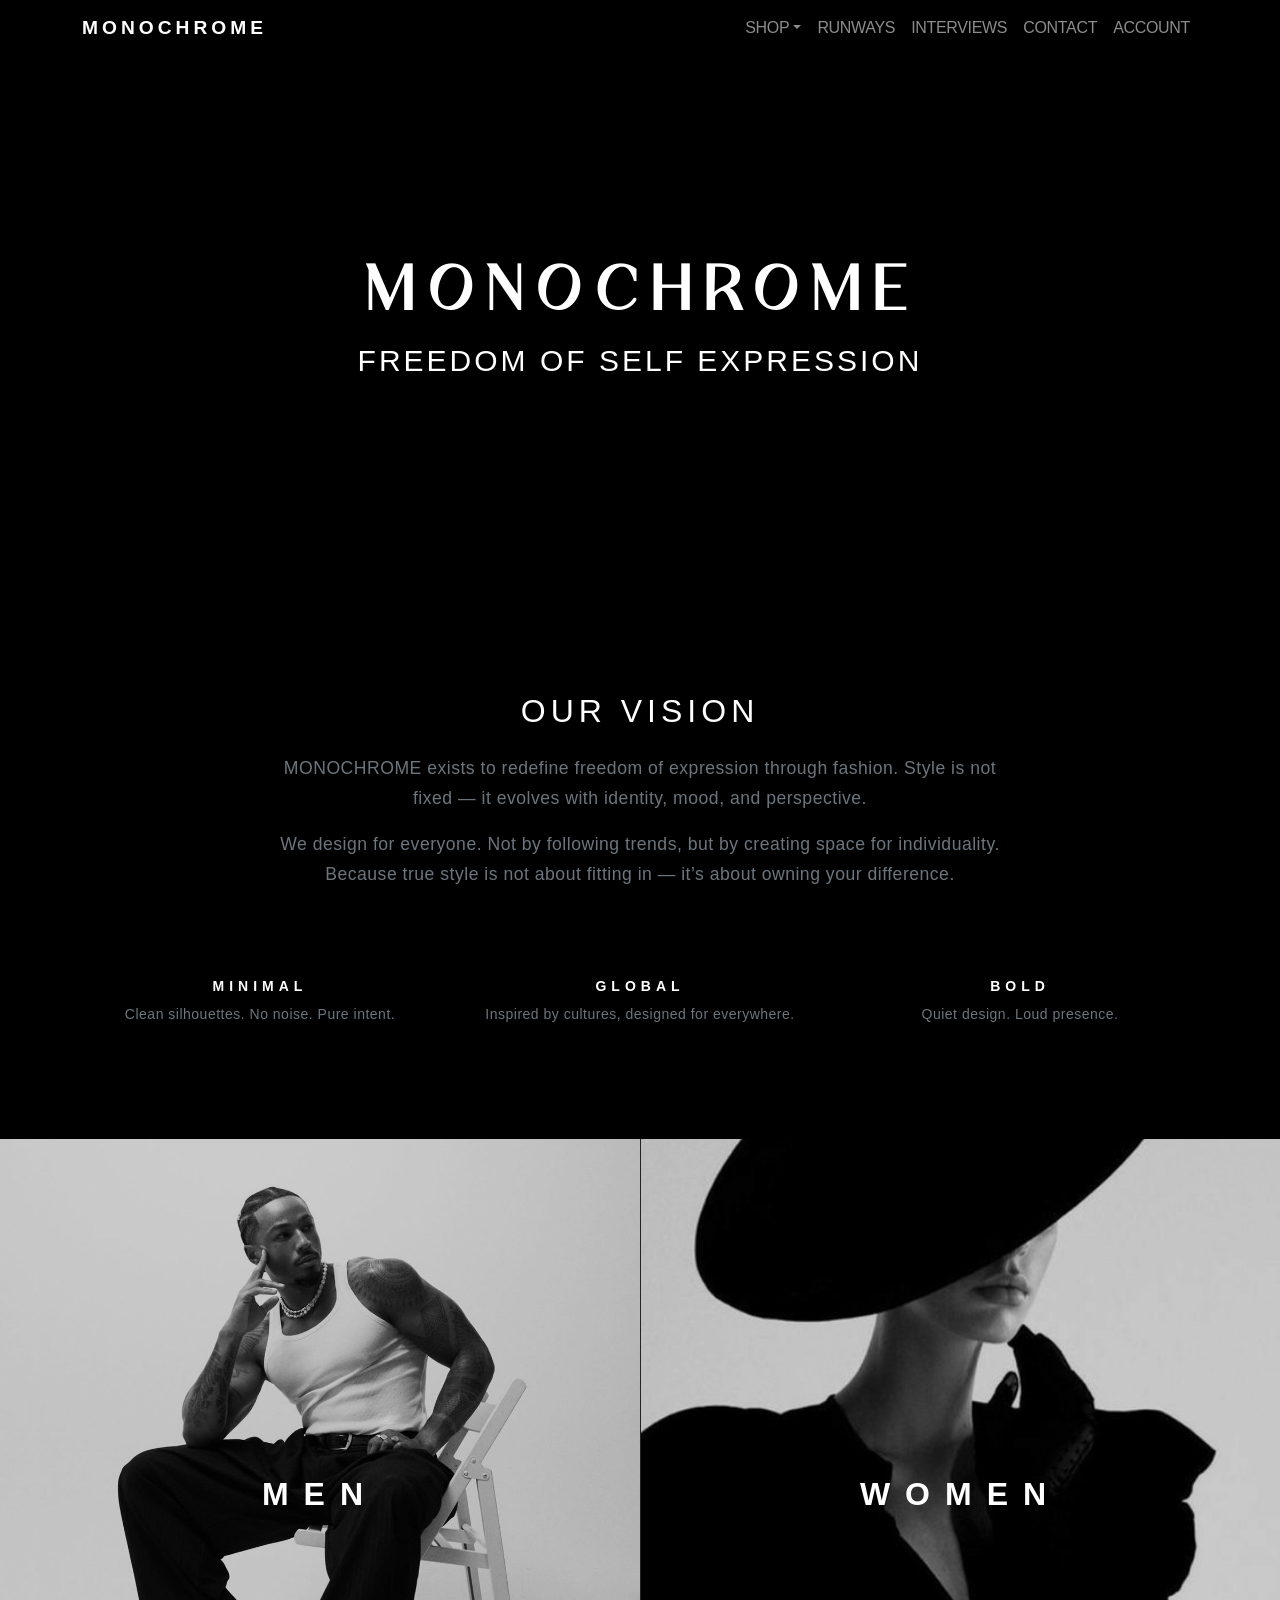
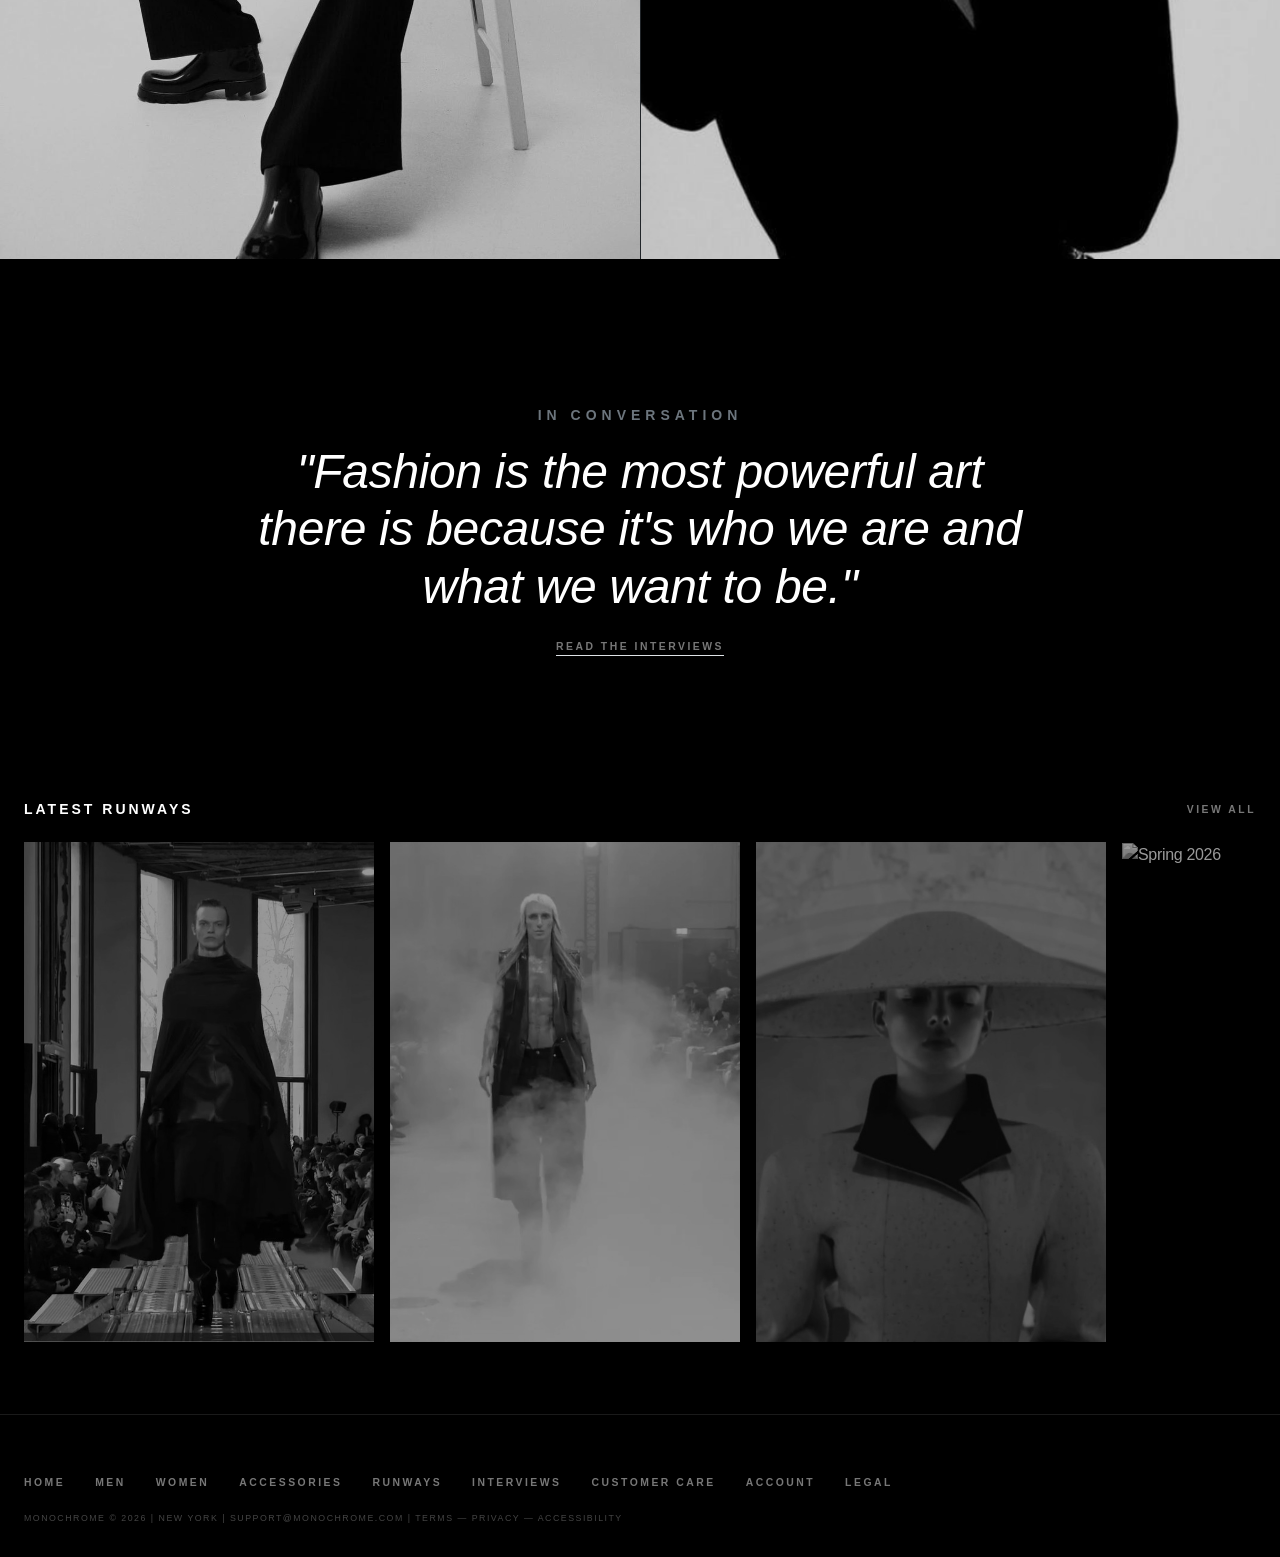
==== commit ee2282b8: "Update index.html" ====
--- a/index.html
+++ b/index.html
@@ -94,11 +94,7 @@
     </div>
     <div class="col-md-6 position-relative overflow-hidden category-card border-start border-dark">
       <a href="women.html">
-<<<<<<< HEAD
         <img src="images/home5.jpg" class="img-fluid category-img" alt="Women's Collection">
-=======
-        <img src="images/home4.jpg" class="img-fluid category-img" alt="Women's Collection">
->>>>>>> 956eb6a3d60cc3264d8c424d3f56283b3ced6f79
         <div class="category-overlay">
           <h2 class="category-title">WOMEN</h2>
         </div>
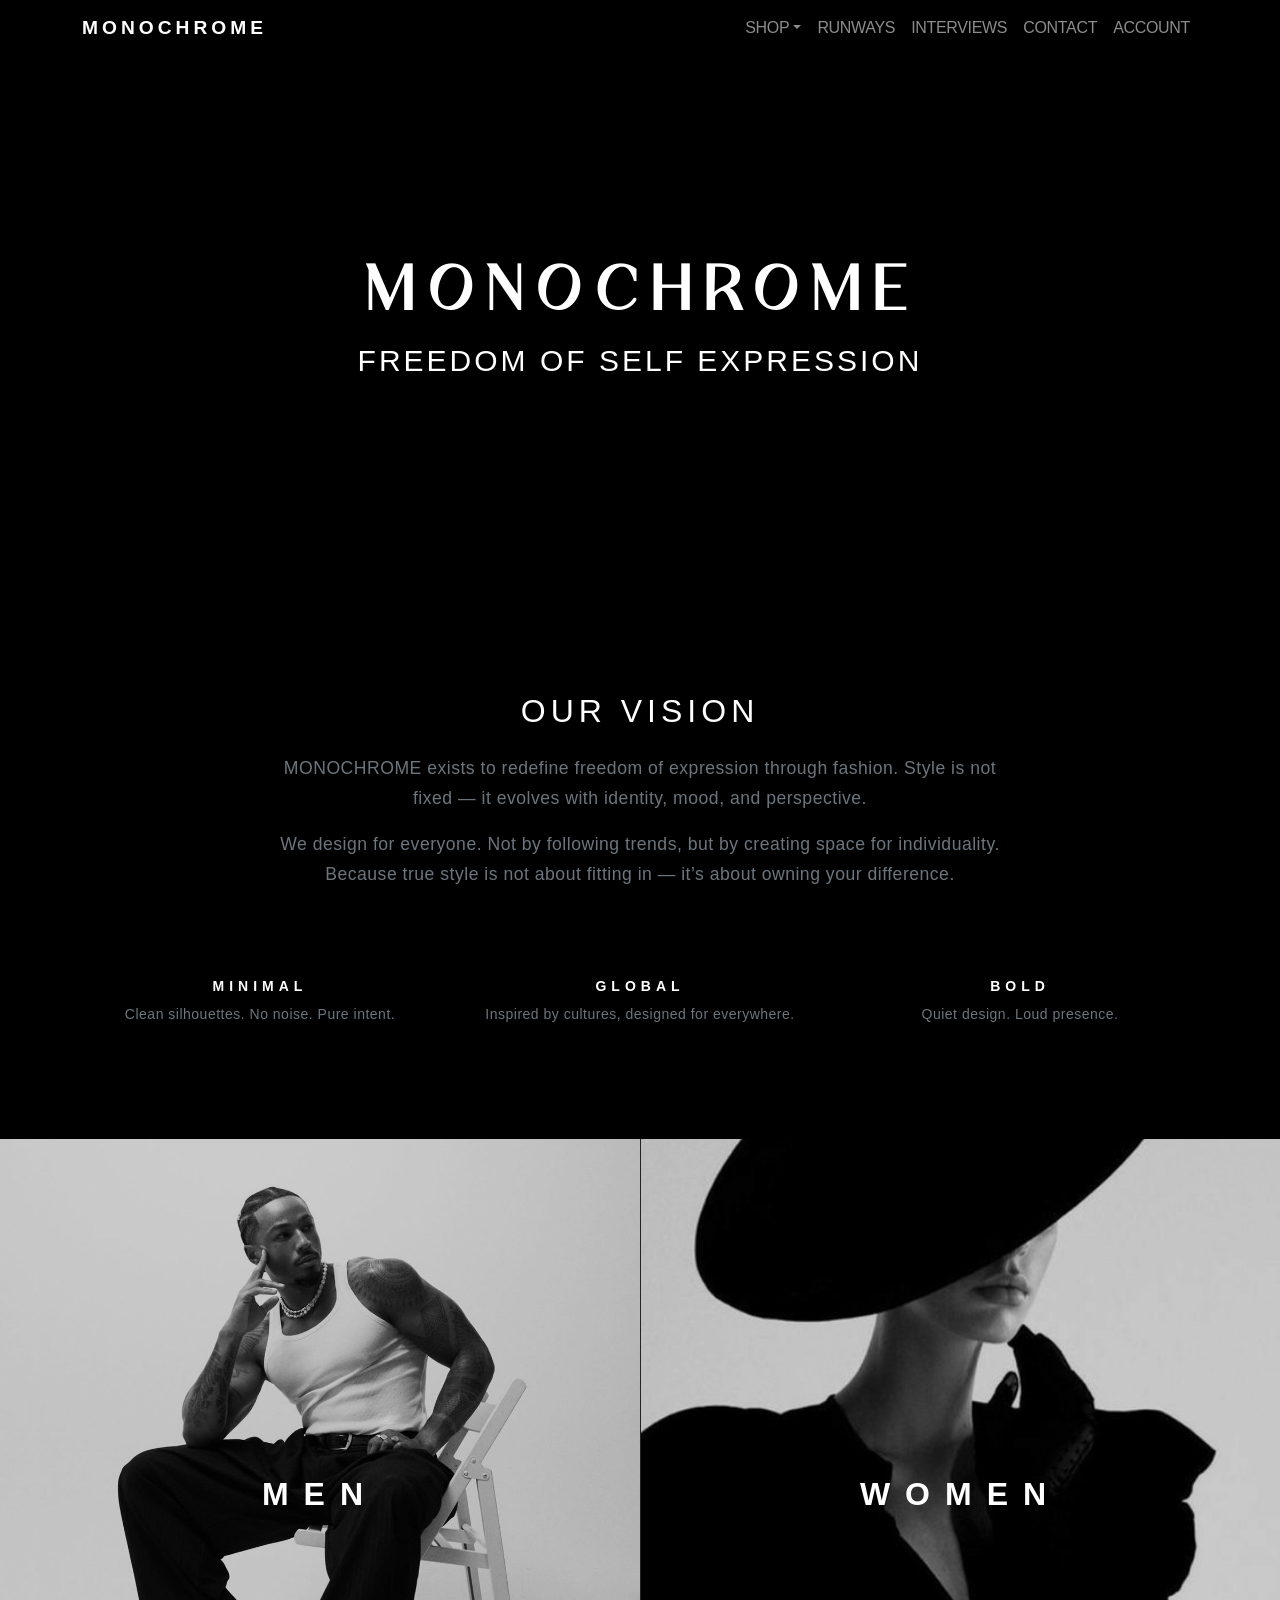
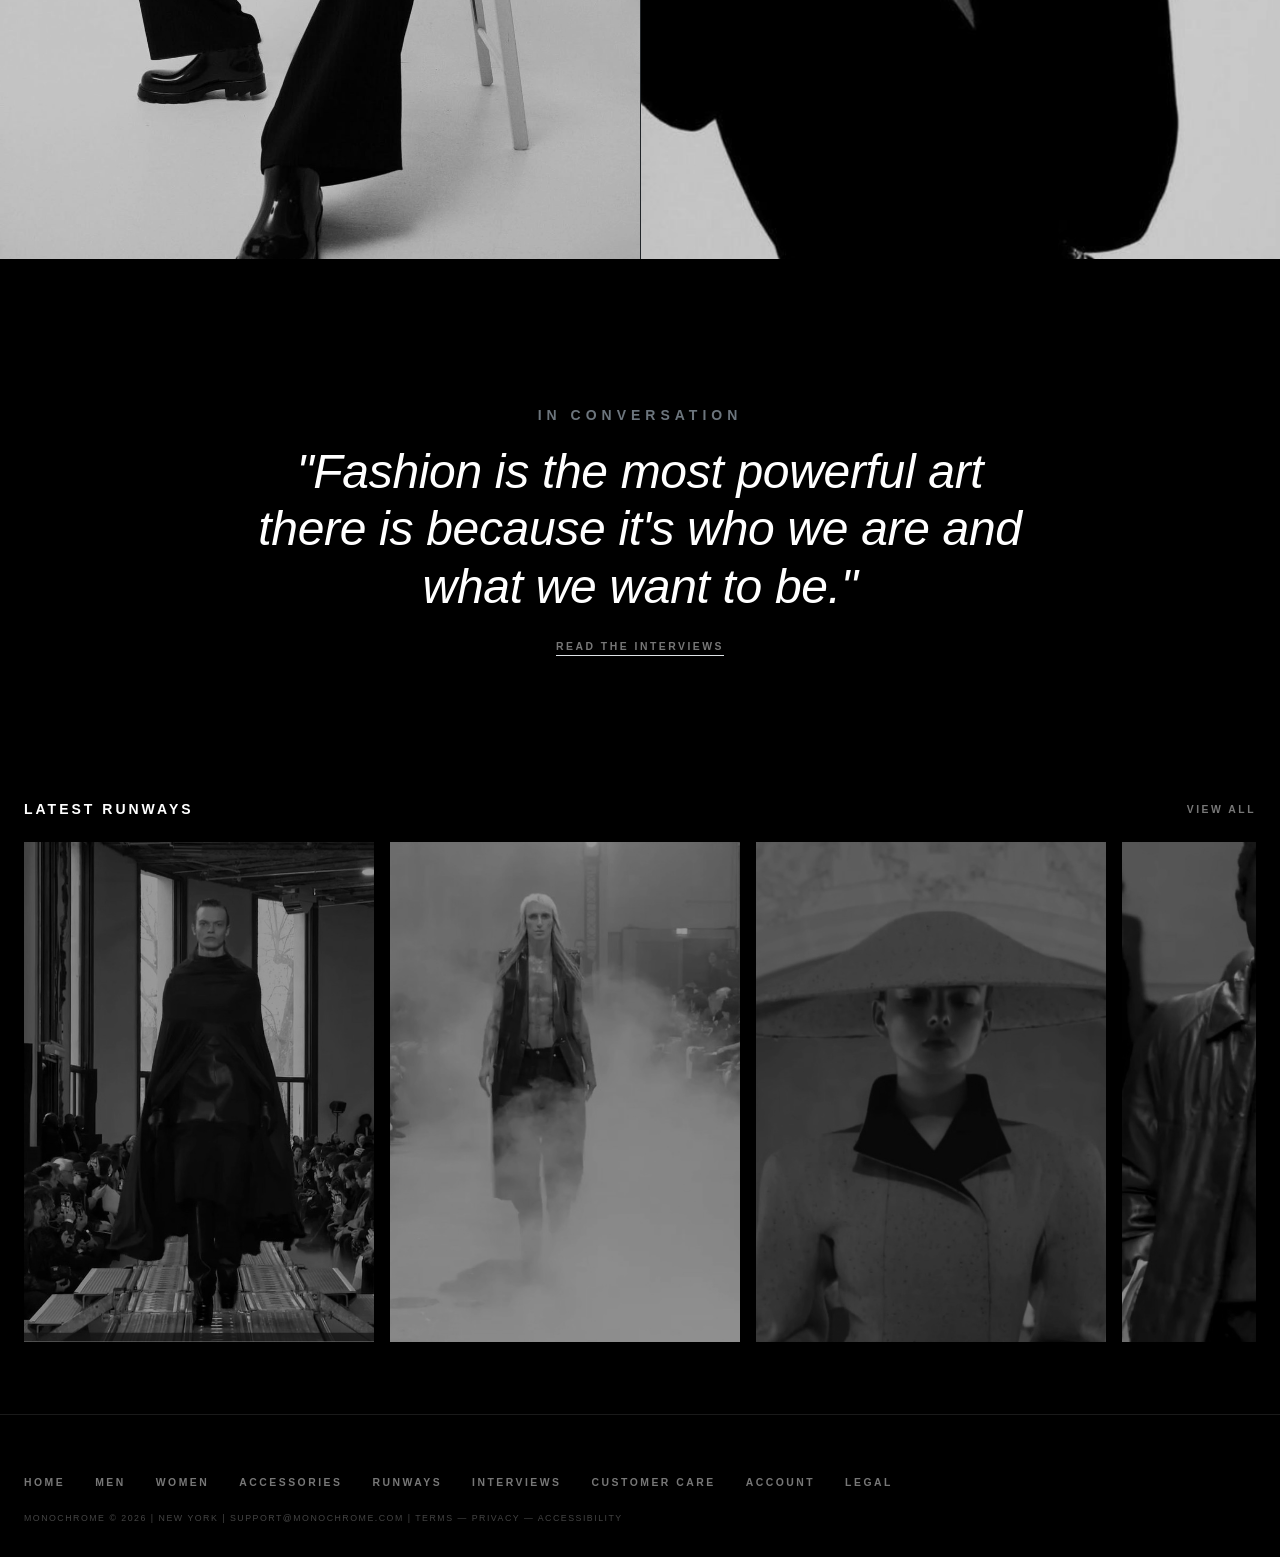
==== commit c0a40774: "update7" ====
--- a/index.html
+++ b/index.html
@@ -45,9 +45,9 @@
 
   <!-- Hero Section (Video Intact) -->
   <section class="hero position-relative text-center d-flex align-items-center justify-content-center">
-    <video autoplay muted loop playsinline class="hero-video">
-      <source src="backgroundvideos/bg-video.mp4" type="video/mp4">
-    </video>
+    <video autoplay muted loop playsinline poster="images/hero-fallback.jpg" class="hero-video">
+  <source src="backgroundvideos/bg-video.mp4" type="video/mp4">
+</video>
     <div class="hero-overlay"></div>
     <div class="hero-content">
       <h1 class="display-3 fw-bold" style="letter-spacing: 10px;">MONOCHROME</h1>
@@ -124,11 +124,12 @@
       <div class="runway-item"><img src="images/runway2.jpg" alt="Fall 2026"></div>
       <div class="runway-item"><img src="images/runway3.jpg" alt="Spring 2026"></div>
       <div class="runway-item"><img src="images/runway4.jpg" alt="Spring 2026"></div>
+  
     </div>
   </div>
 </section>
 
-  <!-- Rick Owens Style Horizontal Footer -->
+
   <footer class="monochrome-footer mt-auto">
     <div class="container-fluid px-4">
         <div class="footer-nav-row">
--- a/stylesheet.css
+++ b/stylesheet.css
@@ -1358,4 +1358,21 @@
     font-size: 1.1rem; /* Adjust this number (e.g., 1.05rem to 1.2rem) */
     line-height: 1.7;  /* Increases vertical space between lines for better readability */
     letter-spacing: 0.5px; /* Keeps the high-fashion editorial feel */
+}
+
+.btn-back-store {
+    font-family: 'Courier New', Courier, monospace;
+    text-transform: uppercase;
+    font-size: 0.8rem;
+    letter-spacing: 1px;
+    color: #000;
+    text-decoration: none;
+    border-bottom: 1px solid #000; /* Subtle underline instead of a box */
+    padding-bottom: 2px;
+    transition: opacity 0.2s;
+}
+
+.btn-back-store:hover {
+    opacity: 0.6;
+    color: #000;
 }
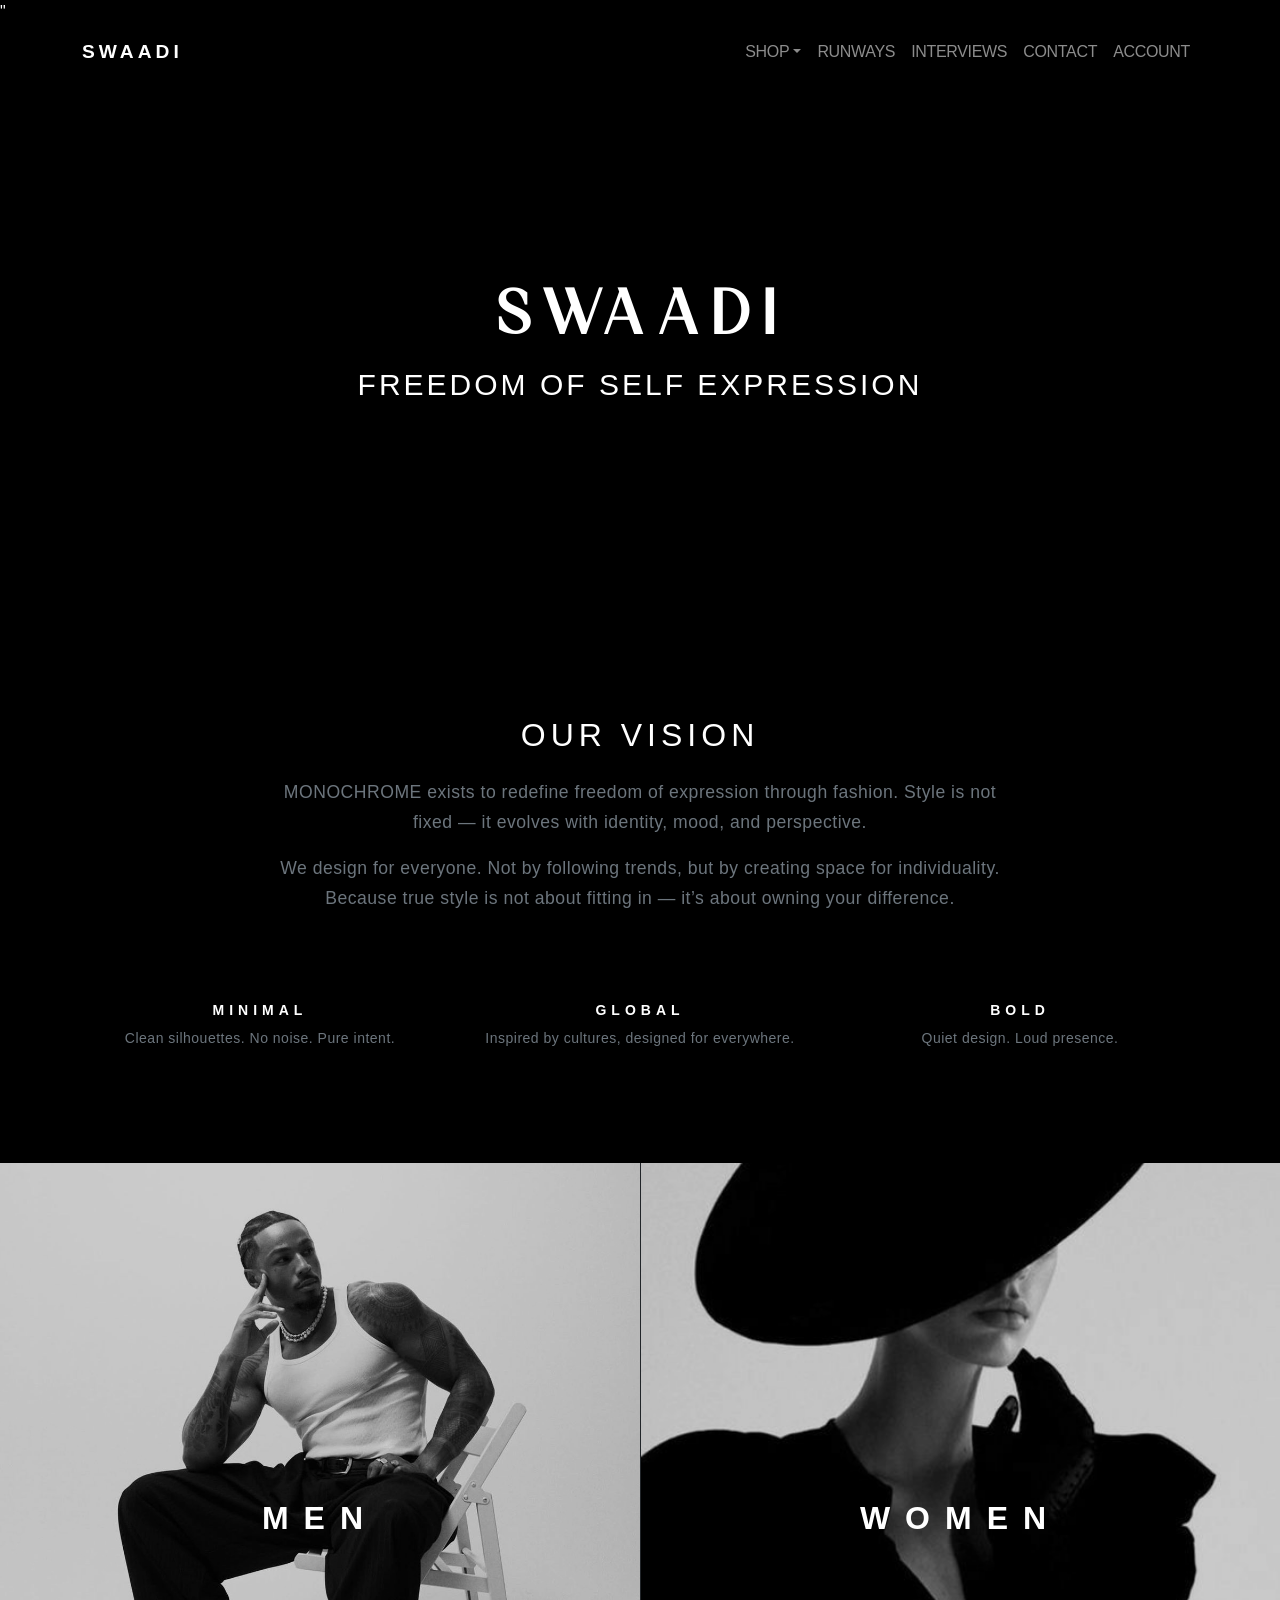
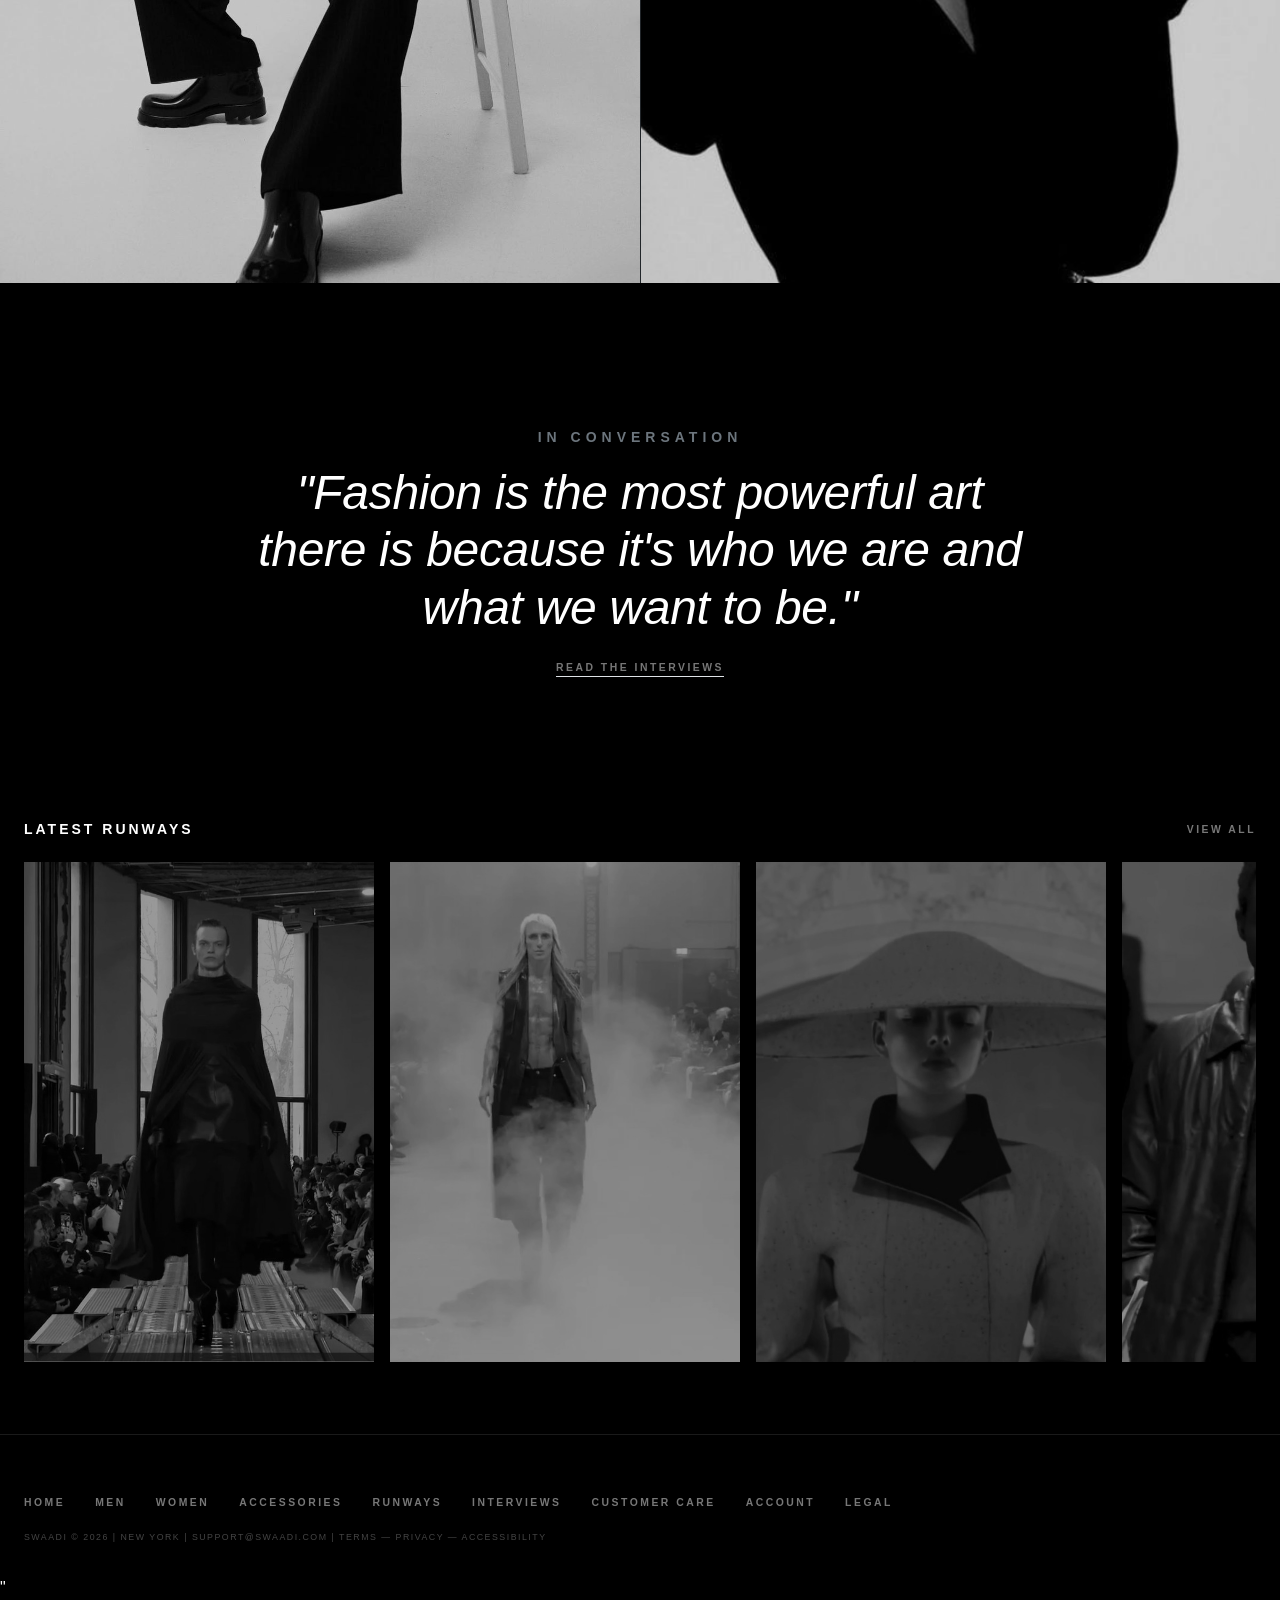
==== commit dc8885bf: "update 9" ====
--- a/index.html
+++ b/index.html
@@ -1,4 +1,4 @@
-<!DOCTYPE html>
+"<!DOCTYPE html>
 <html lang="en">
 <head>
   <meta charset="UTF-8">
@@ -14,7 +14,7 @@
 
  <nav class="navbar navbar-expand-lg navbar-dark bg-black fixed-top">
   <div class="container">
-    <a class="navbar-brand fw-bold" href="index.html" style="letter-spacing: 4px;">MONOCHROME</a>
+    <a class="navbar-brand fw-bold" href="index.html" style="letter-spacing: 4px;">SWAADI</a>
 
     <!-- The Sleek Button -->
     <button class="navbar-toggler" type="button" data-bs-toggle="collapse" data-bs-target="#navbarNav">
@@ -50,7 +50,7 @@
 </video>
     <div class="hero-overlay"></div>
     <div class="hero-content">
-      <h1 class="display-3 fw-bold" style="letter-spacing: 10px;">MONOCHROME</h1>
+      <h1 class="display-3 fw-bold" style="letter-spacing: 10px;">SWAADI</h1>
       <p class="lead" style="letter-spacing: 3px;">FREEDOM OF SELF EXPRESSION</p>
     </div>
   </section>
@@ -145,10 +145,11 @@
         </div>
 
         <div class="footer-legal-row">
-            <p>MONOCHROME © 2026 | NEW YORK | SUPPORT@MONOCHROME.COM | TERMS — PRIVACY — ACCESSIBILITY</p>
+            <p>SWAADI © 2026 | NEW YORK | SUPPORT@SWAADI.COM | TERMS — PRIVACY — ACCESSIBILITY</p>
         </div>
     </div>
   </footer>
+  
 
   <!-- Scripts -->
   <script src="https://cdn.jsdelivr.net/npm/bootstrap@5.3.3/dist/js/bootstrap.bundle.min.js"></script>
@@ -166,3 +167,4 @@
   </script>
 </body>
 </html>
+"
